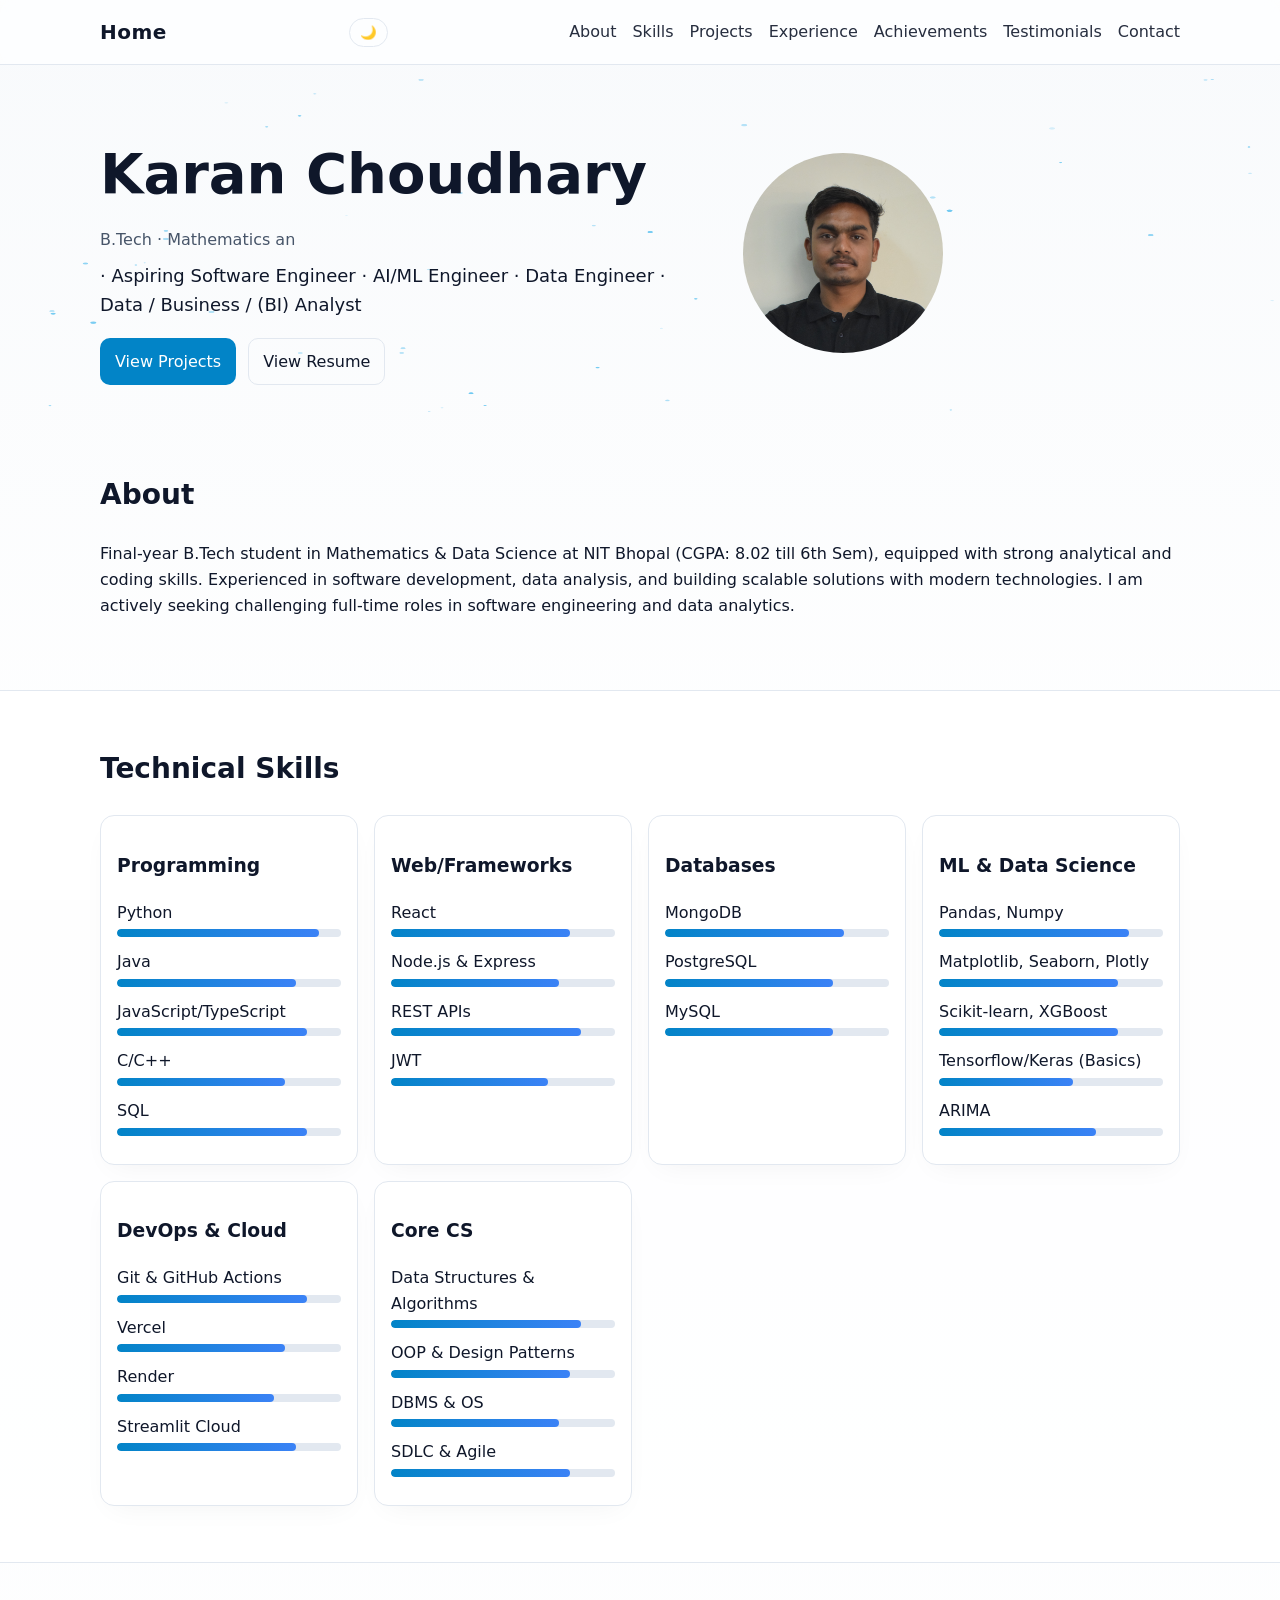
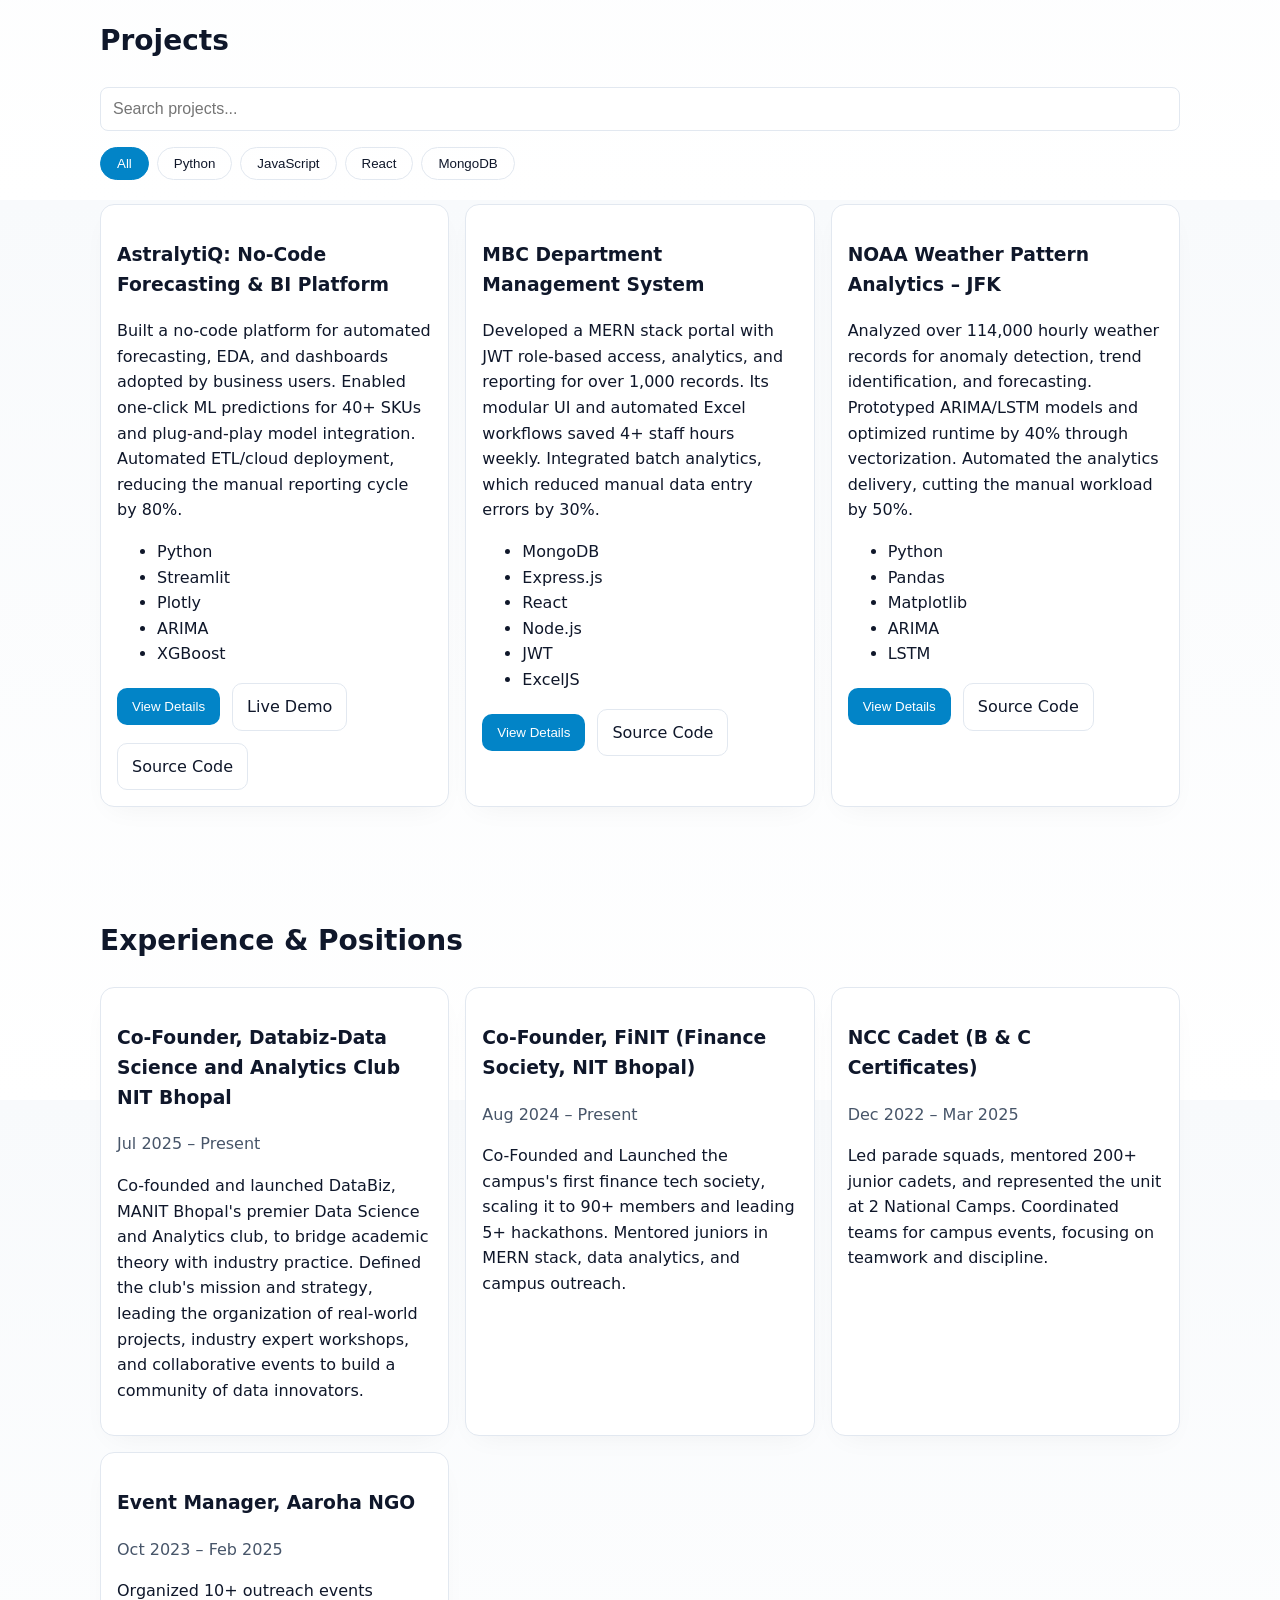
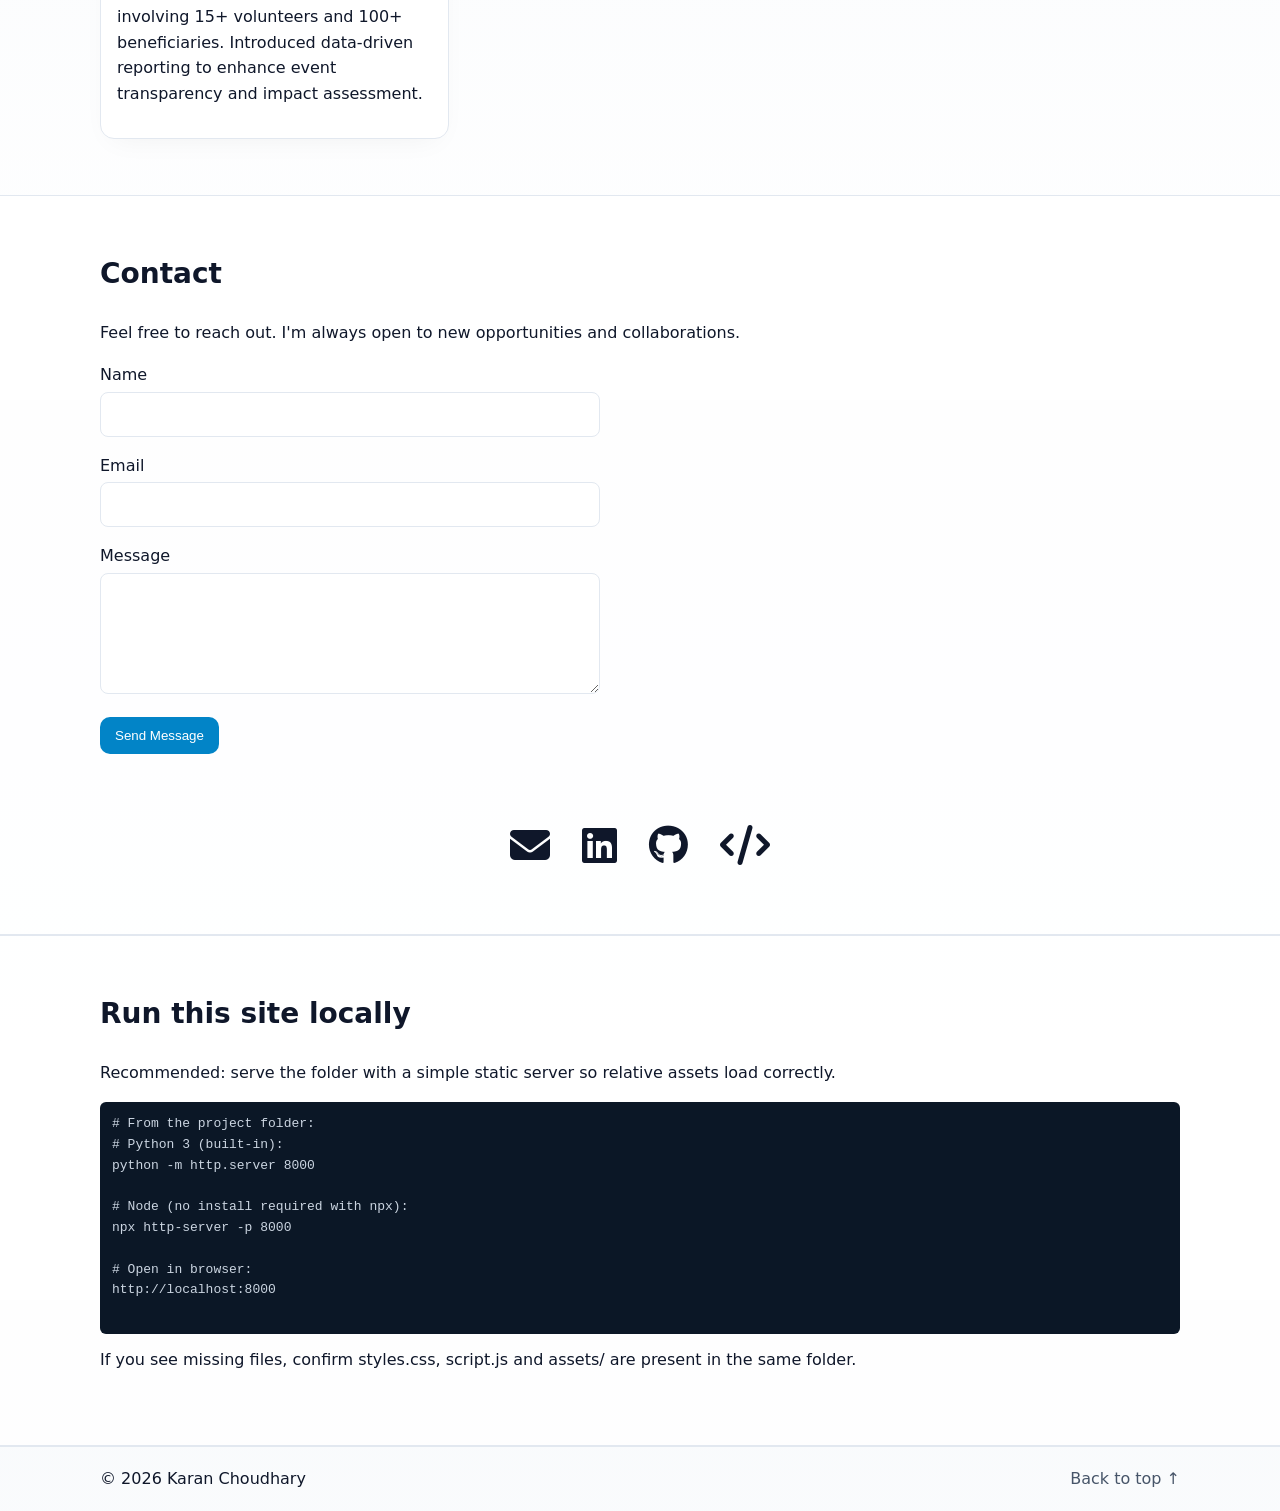
==== index.html @ fbc73fa5 "Enhance portfolio: Move files to root for better deployment - Move index.html, styles.css, script.js" ====
<!doctype html>
<html lang="en">
<head>
  <meta charset="utf-8" />
  <meta name="viewport" content="width=device-width, initial-scale=1" />

  <title>Karan Choudhary · Portfolio</title>
  <link rel="stylesheet" href="./styles.css" />  
  <link rel="stylesheet" href="https://cdnjs.cloudflare.com/ajax/libs/font-awesome/6.5.2/css/all.min.css" />
  
  <meta name="description" content="Portfolio of Karan Choudhary, B.Tech in Mathematics and Data Science Engineering at NIT Bhopal. Software development, data engineering, and analytics." />
  <meta name="theme-color" content="#0ea5e9" media="(prefers-color-scheme: light)">
  <meta name="theme-color" content="#0b1726" media="(prefers-color-scheme: dark)">
  
  <link rel="icon" href="./assets/favicon.svg" type="image/svg+xml" />
  <link rel="stylesheet" href="./styles.css" />
  
  <meta property="og:title" content="Karan Choudhary · Portfolio" />
  <meta property="og:description" content="Software Development · Data Engineering · Analytics" />
  <meta property="og:type" content="website" />
  <meta property="og:url" content="https://example.com" />
  <meta property="og:image" content="./assets/og-image.png" />
  <script type="application/ld+json">
  {
    "@context": "https://schema.org",
    "@type": "Person",
    "name": "Karan Choudhary",
    "jobTitle": "Software Developer / Data Engineer",
    "alumniOf": {
      "@type": "CollegeOrUniversity",
      "name": "National Institute of Technology, Bhopal"
    },
    "email": "mailto:aisenh037@gmail.com",
    "url": "https://example.com",
    "sameAs": [
      "https://www.linkedin.com/in/karan-choudhary-8b62a6216/"
    ]
  }
  </script>
</head>
<body>
  <a class="skip-link" href="#main">Skip to content</a>
  <header class="site-header">
    <nav class="container nav">
      <a class="brand" href="#home">Home</a>
      <button id="themeToggle" class="theme-toggle" aria-label="Toggle dark mode" title="Toggle dark mode">🌙</button>
      <ul class="menu">
  <li><a href="#about">About</a></li>
  <li><a href="#skills">Skills</a></li>
  <li><a href="#projects">Projects</a></li>
  <li><a href="#experience">Experience</a></li>
  <li><a href="#achievements">Achievements</a></li>
  <li><a href="#testimonials">Testimonials</a></li>
  <li><a href="#contact">Contact</a></li>
</ul>
    </nav>
  </header>

  <main id="main">
    <section id="home" class="hero">
      <div class="container hero-inner">
        <div class="hero-copy">
          <h1>Karan Choudhary</h1>
          <p class="subtitle">B.Tech · Mathematics and Data Science Engineering · NIT Bhopal (2022–2026)</p>
          <p class="lead">· Aspiring Software Engineer · AI/ML Engineer  · Data Engineer · Data / Business / (BI) Analyst</p>
          <div class="cta-row">
            <a class="btn primary" href="#projects">View Projects</a>
            <a class="btn" href="https://drive.google.com/file/d/1EX_KpwgS81fM8M2d6pRSBKzZAqM2NV0E/view?usp=sharing" target="_blank" rel="noopener noreferrer">View Resume</a>
          </div>
        </div>
        <div class="hero-art">
          <img src="./assets/Karan_pp.jpg" alt="PP of Karan Choudhary" />
        </div>
      </div>
      <canvas id="particleCanvas" class="particle-canvas"></canvas>
    </section>

    <section id="about" class="section">
      <div class="container">
        <h2>About</h2>
        <p>
          Final-year B.Tech student in Mathematics & Data Science at NIT Bhopal (CGPA: 8.02 till 6th Sem), equipped with strong analytical and coding skills. Experienced in software development, data analysis, and building scalable solutions with modern technologies. I am actively seeking challenging full-time roles in software engineering and data analytics.
        </p>
      </div>
    </section>

    <section id="skills" class="section alt">
  <div class="container">
    <h2>Technical Skills</h2>
    <div class="skills-grid">
      <div class="card">
        <h3>Programming</h3>
        <div class="skill-item">
          <span>Python</span>
          <div class="progress-bar"><div class="progress" data-level="90"></div></div>
        </div>
        <div class="skill-item">
          <span>Java</span>
          <div class="progress-bar"><div class="progress" data-level="80"></div></div>
        </div>
        <div class="skill-item">
          <span>JavaScript/TypeScript</span>
          <div class="progress-bar"><div class="progress" data-level="85"></div></div>
        </div>
        <div class="skill-item">
          <span>C/C++</span>
          <div class="progress-bar"><div class="progress" data-level="75"></div></div>
        </div>
        <div class="skill-item">
          <span>SQL</span>
          <div class="progress-bar"><div class="progress" data-level="85"></div></div>
        </div>
      </div>
      <div class="card">
        <h3>Web/Frameworks</h3>
        <div class="skill-item">
          <span>React</span>
          <div class="progress-bar"><div class="progress" data-level="80"></div></div>
        </div>
        <div class="skill-item">
          <span>Node.js & Express</span>
          <div class="progress-bar"><div class="progress" data-level="75"></div></div>
        </div>
        <div class="skill-item">
          <span>REST APIs</span>
          <div class="progress-bar"><div class="progress" data-level="85"></div></div>
        </div>
        <div class="skill-item">
          <span>JWT</span>
          <div class="progress-bar"><div class="progress" data-level="70"></div></div>
        </div>
      </div>
      <div class="card">
        <h3>Databases</h3>
        <div class="skill-item">
          <span>MongoDB</span>
          <div class="progress-bar"><div class="progress" data-level="80"></div></div>
        </div>
        <div class="skill-item">
          <span>PostgreSQL</span>
          <div class="progress-bar"><div class="progress" data-level="75"></div></div>
        </div>
        <div class="skill-item">
          <span>MySQL</span>
          <div class="progress-bar"><div class="progress" data-level="75"></div></div>
        </div>
      </div>
      <div class="card">
        <h3>ML & Data Science</h3>
        <div class="skill-item">
          <span>Pandas, Numpy</span>
          <div class="progress-bar"><div class="progress" data-level="85"></div></div>
        </div>
        <div class="skill-item">
          <span>Matplotlib, Seaborn, Plotly</span>
          <div class="progress-bar"><div class="progress" data-level="80"></div></div>
        </div>
        <div class="skill-item">
          <span>Scikit-learn, XGBoost</span>
          <div class="progress-bar"><div class="progress" data-level="80"></div></div>
        </div>
        <div class="skill-item">
          <span>Tensorflow/Keras (Basics)</span>
          <div class="progress-bar"><div class="progress" data-level="60"></div></div>
        </div>
        <div class="skill-item">
          <span>ARIMA</span>
          <div class="progress-bar"><div class="progress" data-level="70"></div></div>
        </div>
      </div>
      <div class="card">
        <h3>DevOps & Cloud</h3>
        <div class="skill-item">
          <span>Git & GitHub Actions</span>
          <div class="progress-bar"><div class="progress" data-level="85"></div></div>
        </div>
        <div class="skill-item">
          <span>Vercel</span>
          <div class="progress-bar"><div class="progress" data-level="75"></div></div>
        </div>
        <div class="skill-item">
          <span>Render</span>
          <div class="progress-bar"><div class="progress" data-level="70"></div></div>
        </div>
        <div class="skill-item">
          <span>Streamlit Cloud</span>
          <div class="progress-bar"><div class="progress" data-level="80"></div></div>
        </div>
      </div>
      <div class="card">
        <h3>Core CS</h3>
        <div class="skill-item">
          <span>Data Structures & Algorithms</span>
          <div class="progress-bar"><div class="progress" data-level="85"></div></div>
        </div>
        <div class="skill-item">
          <span>OOP & Design Patterns</span>
          <div class="progress-bar"><div class="progress" data-level="80"></div></div>
        </div>
        <div class="skill-item">
          <span>DBMS & OS</span>
          <div class="progress-bar"><div class="progress" data-level="75"></div></div>
        </div>
        <div class="skill-item">
          <span>SDLC & Agile</span>
          <div class="progress-bar"><div class="progress" data-level="80"></div></div>
        </div>
      </div>
    </div>
  </div>
</section>

    <section id="projects" class="section">
      <div class="container">
        <h2>Projects</h2>
        <div class="project-controls">
          <input type="text" id="projectSearch" placeholder="Search projects..." class="search-input">
          <div class="filter-buttons">
            <button class="filter-btn active" data-filter="all">All</button>
            <button class="filter-btn" data-filter="Python">Python</button>
            <button class="filter-btn" data-filter="JavaScript">JavaScript</button>
            <button class="filter-btn" data-filter="React">React</button>
            <button class="filter-btn" data-filter="MongoDB">MongoDB</button>
          </div>
        </div>
        <div id="projectsGrid" class="projects-grid" aria-live="polite"></div>
      </div>
    </section>

    <section id="experience" class="section">
      <div class="container">
        <h2>Experience & Positions </h2>
        <div class="projects-grid">

          <div class="card">
          <h3>Co-Founder, Databiz-Data Science and Analytics Club NIT Bhopal</h3>
            <p class="muted">Jul 2025 – Present</p> <p>
              Co-founded and launched DataBiz, MANIT Bhopal's premier Data Science and Analytics club, to bridge academic theory with industry practice. Defined the club's mission and strategy, leading the organization of real-world projects, industry expert workshops, and collaborative events to build a community of data innovators.
            </p>
        </div>

          <div class="card">
            <h3>Co-Founder, FiNIT (Finance Society, NIT Bhopal)</h3>
            <p class="muted">Aug 2024 – Present</p>
            <p>Co-Founded and Launched the campus's first finance tech society, scaling it to 90+ members and leading 5+ hackathons. Mentored juniors in MERN stack, data analytics, and campus outreach.</p>
          </div>
          <div class="card">
            <h3>NCC Cadet (B & C Certificates)</h3>
            <p class="muted">Dec 2022 – Mar 2025</p>
            <p>Led parade squads, mentored 200+ junior cadets, and represented the unit at 2 National Camps. Coordinated teams for campus events, focusing on teamwork and discipline.</p>
          </div>
          <div class="card">
            <h3>Event Manager, Aaroha NGO</h3>
            <p class="muted">Oct 2023 – Feb 2025</p>
            <p>Organized 10+ outreach events involving 15+ volunteers and 100+ beneficiaries. Introduced data-driven reporting to enhance event transparency and impact assessment.</p>
          </div>
        </div>
      </div>
    </section>

    <!-- <section id="achievements" class="section alt">
        <div class="container">
            <h2>Achievements</h2>
            <ul class="achievements-list" style="list-style-type: '🏆 '; padding-left: 2em;">
              <li>Awarded the FFE Scholarship (2022–Present) for consistent academic excellence and competitive performance.</li>
                <li>Selected as one of 6,175 global finalists (from 36,000+ applicants) for the <strong>Aspire Leaders Program 2025</strong>, a leadership development initiative founded out of Harvard University.</li>
                <li>Solved 450+ DSA/SQL problems on LeetCode and 100+ on GeeksforGeeks/Coding Ninjas.</li>
            </ul>
        </div>
    </section>

    <section id="testimonials" class="section">
      <div class="container">
        <h2>Testimonials</h2>
        <div id="testimonialsGrid" class="testimonials-grid"></div>
      </div>
    </section> -->

    <section id="contact" class="section alt">
  <div class="container">
    <h2>Contact</h2>
    <p>Feel free to reach out. I'm always open to new opportunities and collaborations.</p>
    <form id="contactForm" class="contact-form">
      <div class="form-group">
        <label for="name">Name</label>
        <input type="text" id="name" name="name" required>
      </div>
      <div class="form-group">
        <label for="email">Email</label>
        <input type="email" id="email" name="email" required>
      </div>
      <div class="form-group">
        <label for="message">Message</label>
        <textarea id="message" name="message" rows="5" required></textarea>
      </div>
      <button type="submit" class="btn primary">Send Message</button>
      <div id="formStatus" class="form-status"></div>
    </form>
    <div class="contact-icons">
      <a href="mailto:krnchdryoo7@gmail.com" aria-label="Email Karan Choudhary" title="Email">
        <i class="fas fa-envelope"></i>
      </a>
      <a href="https://www.linkedin.com/in/karan-choudhary-8b62a6216/" target="_blank" rel="noopener noreferrer" aria-label="Karan Choudhary's LinkedIn Profile" title="LinkedIn">
        <i class="fab fa-linkedin"></i>
      </a>
      <a href="https://github.com/Aisenh037" target="_blank" rel="noopener noreferrer" aria-label="Karan Choudhary's GitHub Profile" title="GitHub">
        <i class="fab fa-github"></i>
      </a>
      <a href="https://leetcode.com/u/aisenh037/" target="_blank" rel="noopener noreferrer" aria-label="Karan Choudhary's LeetCode Profile" title="LeetCode">
        <i class="fas fa-code"></i>
      </a>
    </div>
  </div>
</section>
  </main>

  <!-- Run locally instructions (added) -->
  <section id="run-local" class="section alt" aria-label="Run locally instructions">
    <div class="container">
      <h2>Run this site locally</h2>
      <p>Recommended: serve the folder with a simple static server so relative assets load correctly.</p>
      <pre style="background:#0b1726;color:#cbd5e1;padding:12px;border-radius:6px;overflow:auto;">
# From the project folder:
# Python 3 (built-in):
python -m http.server 8000

# Node (no install required with npx):
npx http-server -p 8000

# Open in browser:
http://localhost:8000
      </pre>
      <p style="margin-top:0.5rem">If you see missing files, confirm styles.css, script.js and assets/ are present in the same folder.</p>
    </div>
  </section>

  <!-- Small console helper (added) -->
  <script>
    // Quick console instructions to help when opened locally
    console.info("Site: open index.html directly or run a static server (e.g. `python -m http.server 8000`).");
    console.info("If styles or images fail to load, check that styles.css, script.js and the assets/ folder are in the same folder as index.html.");
  </script>

  <!-- Project Modal -->
  <div id="projectModal" class="modal">
    <div class="modal-content">
      <span class="close-modal">&times;</span>
      <div id="modalBody"></div>
    </div>
  </div>

  <!-- Back to Top Button -->
  <button id="backToTop" class="back-to-top-btn" aria-label="Back to top">↑</button>

  <footer class="site-footer">
    <div class="container footer-inner">
      <span>© <span id="year"></span> Karan Choudhary</span>
      <a href="#home" class="back-to-top">Back to top ↑</a>
    </div>
  </footer>

  <noscript>
    <div class="container">
      <p>JavaScript is disabled. Projects are shown as a static list.</p>
    </div>
  </noscript>
  <script src="./script.js" defer></script>
</body>
</html>
---- styles.css ----
:root {
  --bg: #0a0f1b;
  --bg-alt: #0f172a;
  --text: #e6edf3;
  --muted: #9fb0c2;
  --primary: #0ea5e9;
  --card: #0b1323;
  --border: #1f2a44;
  --shadow: rgba(2, 6, 23, 0.6);
  --radius: 14px;
  --container: 1120px;
  --font-sans: ui-sans-serif, system-ui, -apple-system, Segoe UI, Roboto, Ubuntu, Cantarell, Noto Sans, Arial, "Apple Color Emoji", "Segoe UI Emoji";
}

@media (prefers-color-scheme: light) {
  :root {
    --bg: #f8fafc;
    --bg-alt: #ffffff;
    --text: #0f172a;
    --muted: #475569;
    --primary: #0284c7;
    --card: #ffffff;
    --border: #e2e8f0;
    --shadow: rgba(2, 6, 23, 0.06);
  }
}

* { box-sizing: border-box; }
html, body { height: 100%; }
body {
  margin: 0;
  background: linear-gradient(180deg, var(--bg) 0%, var(--bg-alt) 100%);
  color: var(--text);
  font-family: var(--font-sans);
  line-height: 1.6;
  -webkit-font-smoothing: antialiased;
  -moz-osx-font-smoothing: grayscale;
}

.container {
  width: 100%;
  max-width: var(--container);
  padding: 0 20px;
  margin: 0 auto;
}

.skip-link {
  position: absolute;
  left: -999px;
  top: auto;
  width: 1px;
  height: 1px;
  overflow: hidden;
}
.skip-link:focus {
  left: 12px;
  top: 12px;
  width: auto;
  height: auto;
  padding: 8px 12px;
  background: var(--primary);
  color: white;
  border-radius: 8px;
}

.site-header {
  position: sticky;
  top: 0;
  -webkit-backdrop-filter: saturate(180%) blur(8px);
  backdrop-filter: saturate(180%) blur(8px);
  background: color-mix(in hsl, var(--bg-alt) 70%, transparent);
  border-bottom: 1px solid var(--border);
  z-index: 1000;
}
.nav { display: flex; align-items: center; gap: 16px; height: 64px; }
.brand { font-weight: 800; text-decoration: none; color: var(--text); font-size: 20px; letter-spacing: 0.5px; }
.menu { margin-left: auto; display: flex; gap: 16px; list-style: none; padding: 0; }
.menu a { color: var(--text); text-decoration: none; opacity: 0.9; }
.menu a:hover { opacity: 1; color: var(--primary); }
.theme-toggle { margin-left: auto; background: transparent; border: 1px solid var(--border); color: var(--text); border-radius: 999px; padding: 6px 10px; cursor: pointer; }
.theme-toggle:hover { border-color: var(--primary); }

.hero { padding: 64px 0 32px; position: relative; overflow: hidden; }
.hero-inner { display: grid; grid-template-columns: 1.4fr 1fr; gap: 32px; align-items: center; position: relative; z-index: 2; }
.hero h1 { font-size: clamp(32px, 6vw, 56px); margin: 0; }
.subtitle { margin: 8px 0 10px; color: var(--muted); }
.lead { margin: 0 0 18px; font-size: 18px; }
.particle-canvas { position: absolute; top: 0; left: 0; width: 100%; height: 100%; z-index: 1; pointer-events: none; }

/* .hero-art img { width: 100%; max-width: 320px; display: block; margin: 0 auto; } */
/* Make the profile photo a circle */
.hero-art img {
  border-radius: 50%;
  width: 200px;  /* You can adjust this size */
  height: 200px; /* You can adjust this size */
  object-fit: cover; /* This prevents the image from looking squashed */
}

.section { padding: 56px 0; }
.section.alt { background: color-mix(in hsl, var(--bg-alt) 85%, transparent); border-top: 1px solid var(--border); border-bottom: 1px solid var(--border); }
.section h2 { margin-top: 0; font-size: 28px; }
.muted { color: var(--muted); }

.skills-grid { display: grid; grid-template-columns: repeat(4, 1fr); gap: 16px; }
.projects-grid { display: grid; grid-template-columns: repeat(3, 1fr); gap: 16px; }
.project-controls { margin-bottom: 24px; }
.search-input {
  width: 100%;
  padding: 12px;
  border: 1px solid var(--border);
  border-radius: 8px;
  background: var(--card);
  color: var(--text);
  font-size: 16px;
  margin-bottom: 16px;
}
.search-input:focus {
  outline: none;
  border-color: var(--primary);
}
.filter-buttons {
  display: flex;
  gap: 8px;
  flex-wrap: wrap;
}
.filter-btn {
  padding: 8px 16px;
  border: 1px solid var(--border);
  border-radius: 20px;
  background: transparent;
  color: var(--text);
  cursor: pointer;
  transition: all 0.3s ease;
}
.filter-btn:hover, .filter-btn.active {
  background: var(--primary);
  color: #fff;
  border-color: var(--primary);
}
.testimonials-grid { display: grid; grid-template-columns: repeat(auto-fit, minmax(300px, 1fr)); gap: 16px; }
.testimonial-card {
  background: var(--card);
  border: 1px solid var(--border);
  border-radius: var(--radius);
  padding: 20px;
  text-align: center;
  box-shadow: 0 10px 30px -12px var(--shadow);
  transition: transform 0.3s ease;
}
.testimonial-card:hover {
  transform: translateY(-5px);
}
.testimonial-card img {
  width: 60px;
  height: 60px;
  border-radius: 50%;
  margin-bottom: 12px;
}
.testimonial-card .name {
  font-weight: 600;
  margin-bottom: 4px;
}
.testimonial-card .role {
  color: var(--muted);
  font-size: 14px;
  margin-bottom: 12px;
}
.testimonial-card .message {
  font-style: italic;
  line-height: 1.5;
}
.contact-grid { display: grid; grid-template-columns: 1fr auto; gap: 24px; align-items: center; }

.card {
  background: var(--card);
  border: 1px solid var(--border);
  border-radius: var(--radius);
  padding: 16px;
  box-shadow: 0 10px 30px -12px var(--shadow);
  transition: transform 0.3s ease, box-shadow 0.3s ease;
}
.card:hover {
  transform: translateY(-5px);
  box-shadow: 0 15px 35px -12px var(--shadow);
}
.skill-item {
  margin-bottom: 12px;
}
.skill-item span {
  display: block;
  margin-bottom: 4px;
  font-weight: 500;
}
.progress-bar {
  background: var(--border);
  border-radius: 4px;
  height: 8px;
  overflow: hidden;
}
.progress {
  background: linear-gradient(90deg, var(--primary), #3b82f6);
  height: 100%;
  border-radius: 4px;
  width: 0;
  transition: width 1.5s ease-out;
}

.btn { display: inline-block; padding: 10px 14px; border-radius: 10px; border: 1px solid var(--border); color: var(--text); text-decoration: none; }
.btn:hover { border-color: var(--primary); color: var(--primary); }
.btn.primary { background: var(--primary); color: #fff; border-color: transparent; }
.btn.primary:hover { filter: brightness(1.05); }

.cta-row { display: flex; gap: 12px; align-items: center; flex-wrap: wrap; }

/* --- Contact Icon Styling --- */
.contact-icons {
  display: flex;
  justify-content: center;
  gap: 2rem; /* space between icons */
  margin-top: 2rem;
}

.contact-icons a {
  text-decoration: none;
  color: var(--text-color-primary); /* Use theme color */
  font-size: 2.5rem; /* Icon size */
  transition: transform 0.3s ease, color 0.3s ease;
}

.contact-icons a:hover {
  color: var(--color-accent); /* Use theme accent color on hover */
  transform: scale(1.2); /* Make icon slightly larger on hover */
}
.contact-form {
  max-width: 500px;
  margin-bottom: 24px;
}
.form-group {
  margin-bottom: 16px;
}
.form-group label {
  display: block;
  margin-bottom: 4px;
  font-weight: 500;
}
.form-group input,
.form-group textarea {
  width: 100%;
  padding: 12px;
  border: 1px solid var(--border);
  border-radius: 8px;
  background: var(--card);
  color: var(--text);
  font-size: 16px;
  font-family: inherit;
}
.form-group input:focus,
.form-group textarea:focus {
  outline: none;
  border-color: var(--primary);
}
.form-status {
  margin-top: 12px;
  padding: 8px;
  border-radius: 4px;
  text-align: center;
}
.form-status.success {
  background: #10b981;
  color: #fff;
}
.form-status.error {
  background: #ef4444;
  color: #fff;
}

.site-footer { border-top: 1px solid var(--border); }
.footer-inner { height: 64px; display: flex; align-items: center; justify-content: space-between; }
.back-to-top { color: var(--muted); text-decoration: none; }
.back-to-top:hover { color: var(--primary); }

.modal {
  display: none;
  position: fixed;
  z-index: 1000;
  left: 0;
  top: 0;
  width: 100%;
  height: 100%;
  background: rgba(0, 0, 0, 0.8);
  -webkit-backdrop-filter: blur(5px);
  backdrop-filter: blur(5px);
}
.modal-content {
  background: var(--card);
  margin: 10% auto;
  padding: 20px;
  border: 1px solid var(--border);
  border-radius: var(--radius);
  width: 90%;
  max-width: 600px;
  position: relative;
  animation: modalFadeIn 0.3s ease;
}
.close-modal {
  position: absolute;
  top: 10px;
  right: 15px;
  font-size: 28px;
  font-weight: bold;
  cursor: pointer;
  color: var(--text);
}
.close-modal:hover {
  color: var(--primary);
}
@keyframes modalFadeIn {
  from { opacity: 0; transform: translateY(-50px); }
  to { opacity: 1; transform: translateY(0); }
}

.back-to-top-btn {
  position: fixed;
  bottom: 20px;
  right: 20px;
  width: 50px;
  height: 50px;
  background: var(--primary);
  color: #fff;
  border: none;
  border-radius: 50%;
  cursor: pointer;
  opacity: 0;
  visibility: hidden;
  transition: all 0.3s ease;
  z-index: 999;
  font-size: 20px;
}
.back-to-top-btn.show {
  opacity: 1;
  visibility: visible;
}
.back-to-top-btn:hover {
  background: #0284c7;
  transform: scale(1.1);
}

code { background: color-mix(in hsl, var(--bg-alt) 70%, transparent); padding: 2px 6px; border-radius: 6px; border: 1px solid var(--border); }

/* Animations */
.fade-in {
  opacity: 0;
  transform: translateY(30px);
  transition: opacity 0.6s ease, transform 0.6s ease;
}
.fade-in.visible {
  opacity: 1;
  transform: translateY(0);
}

@media (max-width: 980px) {
  .hero-inner { grid-template-columns: 1fr; }
  .skills-grid { grid-template-columns: repeat(2, 1fr); }
  .projects-grid { grid-template-columns: repeat(2, 1fr); }
  .menu { display: none; }
  .theme-toggle { margin-left: 0; }
}

@media (max-width: 640px) {
  .skills-grid { grid-template-columns: 1fr; }
  .projects-grid { grid-template-columns: 1fr; }
  .contact-grid { grid-template-columns: 1fr; }
}

/* Explicit theme overrides via data-theme attribute */
:root[data-theme='light'] {
  --bg: #f8fafc;
  --bg-alt: #ffffff;
  --text: #0f172a;
  --muted: #475569;
  --primary: #0284c7;
  --card: #ffffff;
  --border: #e2e8f0;
  --shadow: rgba(2, 6, 23, 0.06);
}

:root[data-theme='dark'] {
  --bg: #0a0f1b;
  --bg-alt: #0f172a;
  --text: #e6edf3;
  --muted: #9fb0c2;
  --primary: #0ea5e9;
  --card: #0b1323;
  --border: #1f2a44;
  --shadow: rgba(2, 6, 23, 0.6);
}
---- styles.css ----
:root {
  --bg: #0a0f1b;
  --bg-alt: #0f172a;
  --text: #e6edf3;
  --muted: #9fb0c2;
  --primary: #0ea5e9;
  --card: #0b1323;
  --border: #1f2a44;
  --shadow: rgba(2, 6, 23, 0.6);
  --radius: 14px;
  --container: 1120px;
  --font-sans: ui-sans-serif, system-ui, -apple-system, Segoe UI, Roboto, Ubuntu, Cantarell, Noto Sans, Arial, "Apple Color Emoji", "Segoe UI Emoji";
}

@media (prefers-color-scheme: light) {
  :root {
    --bg: #f8fafc;
    --bg-alt: #ffffff;
    --text: #0f172a;
    --muted: #475569;
    --primary: #0284c7;
    --card: #ffffff;
    --border: #e2e8f0;
    --shadow: rgba(2, 6, 23, 0.06);
  }
}

* { box-sizing: border-box; }
html, body { height: 100%; }
body {
  margin: 0;
  background: linear-gradient(180deg, var(--bg) 0%, var(--bg-alt) 100%);
  color: var(--text);
  font-family: var(--font-sans);
  line-height: 1.6;
  -webkit-font-smoothing: antialiased;
  -moz-osx-font-smoothing: grayscale;
}

.container {
  width: 100%;
  max-width: var(--container);
  padding: 0 20px;
  margin: 0 auto;
}

.skip-link {
  position: absolute;
  left: -999px;
  top: auto;
  width: 1px;
  height: 1px;
  overflow: hidden;
}
.skip-link:focus {
  left: 12px;
  top: 12px;
  width: auto;
  height: auto;
  padding: 8px 12px;
  background: var(--primary);
  color: white;
  border-radius: 8px;
}

.site-header {
  position: sticky;
  top: 0;
  -webkit-backdrop-filter: saturate(180%) blur(8px);
  backdrop-filter: saturate(180%) blur(8px);
  background: color-mix(in hsl, var(--bg-alt) 70%, transparent);
  border-bottom: 1px solid var(--border);
  z-index: 1000;
}
.nav { display: flex; align-items: center; gap: 16px; height: 64px; }
.brand { font-weight: 800; text-decoration: none; color: var(--text); font-size: 20px; letter-spacing: 0.5px; }
.menu { margin-left: auto; display: flex; gap: 16px; list-style: none; padding: 0; }
.menu a { color: var(--text); text-decoration: none; opacity: 0.9; }
.menu a:hover { opacity: 1; color: var(--primary); }
.theme-toggle { margin-left: auto; background: transparent; border: 1px solid var(--border); color: var(--text); border-radius: 999px; padding: 6px 10px; cursor: pointer; }
.theme-toggle:hover { border-color: var(--primary); }

.hero { padding: 64px 0 32px; position: relative; overflow: hidden; }
.hero-inner { display: grid; grid-template-columns: 1.4fr 1fr; gap: 32px; align-items: center; position: relative; z-index: 2; }
.hero h1 { font-size: clamp(32px, 6vw, 56px); margin: 0; }
.subtitle { margin: 8px 0 10px; color: var(--muted); }
.lead { margin: 0 0 18px; font-size: 18px; }
.particle-canvas { position: absolute; top: 0; left: 0; width: 100%; height: 100%; z-index: 1; pointer-events: none; }

/* .hero-art img { width: 100%; max-width: 320px; display: block; margin: 0 auto; } */
/* Make the profile photo a circle */
.hero-art img {
  border-radius: 50%;
  width: 200px;  /* You can adjust this size */
  height: 200px; /* You can adjust this size */
  object-fit: cover; /* This prevents the image from looking squashed */
}

.section { padding: 56px 0; }
.section.alt { background: color-mix(in hsl, var(--bg-alt) 85%, transparent); border-top: 1px solid var(--border); border-bottom: 1px solid var(--border); }
.section h2 { margin-top: 0; font-size: 28px; }
.muted { color: var(--muted); }

.skills-grid { display: grid; grid-template-columns: repeat(4, 1fr); gap: 16px; }
.projects-grid { display: grid; grid-template-columns: repeat(3, 1fr); gap: 16px; }
.project-controls { margin-bottom: 24px; }
.search-input {
  width: 100%;
  padding: 12px;
  border: 1px solid var(--border);
  border-radius: 8px;
  background: var(--card);
  color: var(--text);
  font-size: 16px;
  margin-bottom: 16px;
}
.search-input:focus {
  outline: none;
  border-color: var(--primary);
}
.filter-buttons {
  display: flex;
  gap: 8px;
  flex-wrap: wrap;
}
.filter-btn {
  padding: 8px 16px;
  border: 1px solid var(--border);
  border-radius: 20px;
  background: transparent;
  color: var(--text);
  cursor: pointer;
  transition: all 0.3s ease;
}
.filter-btn:hover, .filter-btn.active {
  background: var(--primary);
  color: #fff;
  border-color: var(--primary);
}
.testimonials-grid { display: grid; grid-template-columns: repeat(auto-fit, minmax(300px, 1fr)); gap: 16px; }
.testimonial-card {
  background: var(--card);
  border: 1px solid var(--border);
  border-radius: var(--radius);
  padding: 20px;
  text-align: center;
  box-shadow: 0 10px 30px -12px var(--shadow);
  transition: transform 0.3s ease;
}
.testimonial-card:hover {
  transform: translateY(-5px);
}
.testimonial-card img {
  width: 60px;
  height: 60px;
  border-radius: 50%;
  margin-bottom: 12px;
}
.testimonial-card .name {
  font-weight: 600;
  margin-bottom: 4px;
}
.testimonial-card .role {
  color: var(--muted);
  font-size: 14px;
  margin-bottom: 12px;
}
.testimonial-card .message {
  font-style: italic;
  line-height: 1.5;
}
.contact-grid { display: grid; grid-template-columns: 1fr auto; gap: 24px; align-items: center; }

.card {
  background: var(--card);
  border: 1px solid var(--border);
  border-radius: var(--radius);
  padding: 16px;
  box-shadow: 0 10px 30px -12px var(--shadow);
  transition: transform 0.3s ease, box-shadow 0.3s ease;
}
.card:hover {
  transform: translateY(-5px);
  box-shadow: 0 15px 35px -12px var(--shadow);
}
.skill-item {
  margin-bottom: 12px;
}
.skill-item span {
  display: block;
  margin-bottom: 4px;
  font-weight: 500;
}
.progress-bar {
  background: var(--border);
  border-radius: 4px;
  height: 8px;
  overflow: hidden;
}
.progress {
  background: linear-gradient(90deg, var(--primary), #3b82f6);
  height: 100%;
  border-radius: 4px;
  width: 0;
  transition: width 1.5s ease-out;
}

.btn { display: inline-block; padding: 10px 14px; border-radius: 10px; border: 1px solid var(--border); color: var(--text); text-decoration: none; }
.btn:hover { border-color: var(--primary); color: var(--primary); }
.btn.primary { background: var(--primary); color: #fff; border-color: transparent; }
.btn.primary:hover { filter: brightness(1.05); }

.cta-row { display: flex; gap: 12px; align-items: center; flex-wrap: wrap; }

/* --- Contact Icon Styling --- */
.contact-icons {
  display: flex;
  justify-content: center;
  gap: 2rem; /* space between icons */
  margin-top: 2rem;
}

.contact-icons a {
  text-decoration: none;
  color: var(--text-color-primary); /* Use theme color */
  font-size: 2.5rem; /* Icon size */
  transition: transform 0.3s ease, color 0.3s ease;
}

.contact-icons a:hover {
  color: var(--color-accent); /* Use theme accent color on hover */
  transform: scale(1.2); /* Make icon slightly larger on hover */
}
.contact-form {
  max-width: 500px;
  margin-bottom: 24px;
}
.form-group {
  margin-bottom: 16px;
}
.form-group label {
  display: block;
  margin-bottom: 4px;
  font-weight: 500;
}
.form-group input,
.form-group textarea {
  width: 100%;
  padding: 12px;
  border: 1px solid var(--border);
  border-radius: 8px;
  background: var(--card);
  color: var(--text);
  font-size: 16px;
  font-family: inherit;
}
.form-group input:focus,
.form-group textarea:focus {
  outline: none;
  border-color: var(--primary);
}
.form-status {
  margin-top: 12px;
  padding: 8px;
  border-radius: 4px;
  text-align: center;
}
.form-status.success {
  background: #10b981;
  color: #fff;
}
.form-status.error {
  background: #ef4444;
  color: #fff;
}

.site-footer { border-top: 1px solid var(--border); }
.footer-inner { height: 64px; display: flex; align-items: center; justify-content: space-between; }
.back-to-top { color: var(--muted); text-decoration: none; }
.back-to-top:hover { color: var(--primary); }

.modal {
  display: none;
  position: fixed;
  z-index: 1000;
  left: 0;
  top: 0;
  width: 100%;
  height: 100%;
  background: rgba(0, 0, 0, 0.8);
  -webkit-backdrop-filter: blur(5px);
  backdrop-filter: blur(5px);
}
.modal-content {
  background: var(--card);
  margin: 10% auto;
  padding: 20px;
  border: 1px solid var(--border);
  border-radius: var(--radius);
  width: 90%;
  max-width: 600px;
  position: relative;
  animation: modalFadeIn 0.3s ease;
}
.close-modal {
  position: absolute;
  top: 10px;
  right: 15px;
  font-size: 28px;
  font-weight: bold;
  cursor: pointer;
  color: var(--text);
}
.close-modal:hover {
  color: var(--primary);
}
@keyframes modalFadeIn {
  from { opacity: 0; transform: translateY(-50px); }
  to { opacity: 1; transform: translateY(0); }
}

.back-to-top-btn {
  position: fixed;
  bottom: 20px;
  right: 20px;
  width: 50px;
  height: 50px;
  background: var(--primary);
  color: #fff;
  border: none;
  border-radius: 50%;
  cursor: pointer;
  opacity: 0;
  visibility: hidden;
  transition: all 0.3s ease;
  z-index: 999;
  font-size: 20px;
}
.back-to-top-btn.show {
  opacity: 1;
  visibility: visible;
}
.back-to-top-btn:hover {
  background: #0284c7;
  transform: scale(1.1);
}

code { background: color-mix(in hsl, var(--bg-alt) 70%, transparent); padding: 2px 6px; border-radius: 6px; border: 1px solid var(--border); }

/* Animations */
.fade-in {
  opacity: 0;
  transform: translateY(30px);
  transition: opacity 0.6s ease, transform 0.6s ease;
}
.fade-in.visible {
  opacity: 1;
  transform: translateY(0);
}

@media (max-width: 980px) {
  .hero-inner { grid-template-columns: 1fr; }
  .skills-grid { grid-template-columns: repeat(2, 1fr); }
  .projects-grid { grid-template-columns: repeat(2, 1fr); }
  .menu { display: none; }
  .theme-toggle { margin-left: 0; }
}

@media (max-width: 640px) {
  .skills-grid { grid-template-columns: 1fr; }
  .projects-grid { grid-template-columns: 1fr; }
  .contact-grid { grid-template-columns: 1fr; }
}

/* Explicit theme overrides via data-theme attribute */
:root[data-theme='light'] {
  --bg: #f8fafc;
  --bg-alt: #ffffff;
  --text: #0f172a;
  --muted: #475569;
  --primary: #0284c7;
  --card: #ffffff;
  --border: #e2e8f0;
  --shadow: rgba(2, 6, 23, 0.06);
}

:root[data-theme='dark'] {
  --bg: #0a0f1b;
  --bg-alt: #0f172a;
  --text: #e6edf3;
  --muted: #9fb0c2;
  --primary: #0ea5e9;
  --card: #0b1323;
  --border: #1f2a44;
  --shadow: rgba(2, 6, 23, 0.6);
}
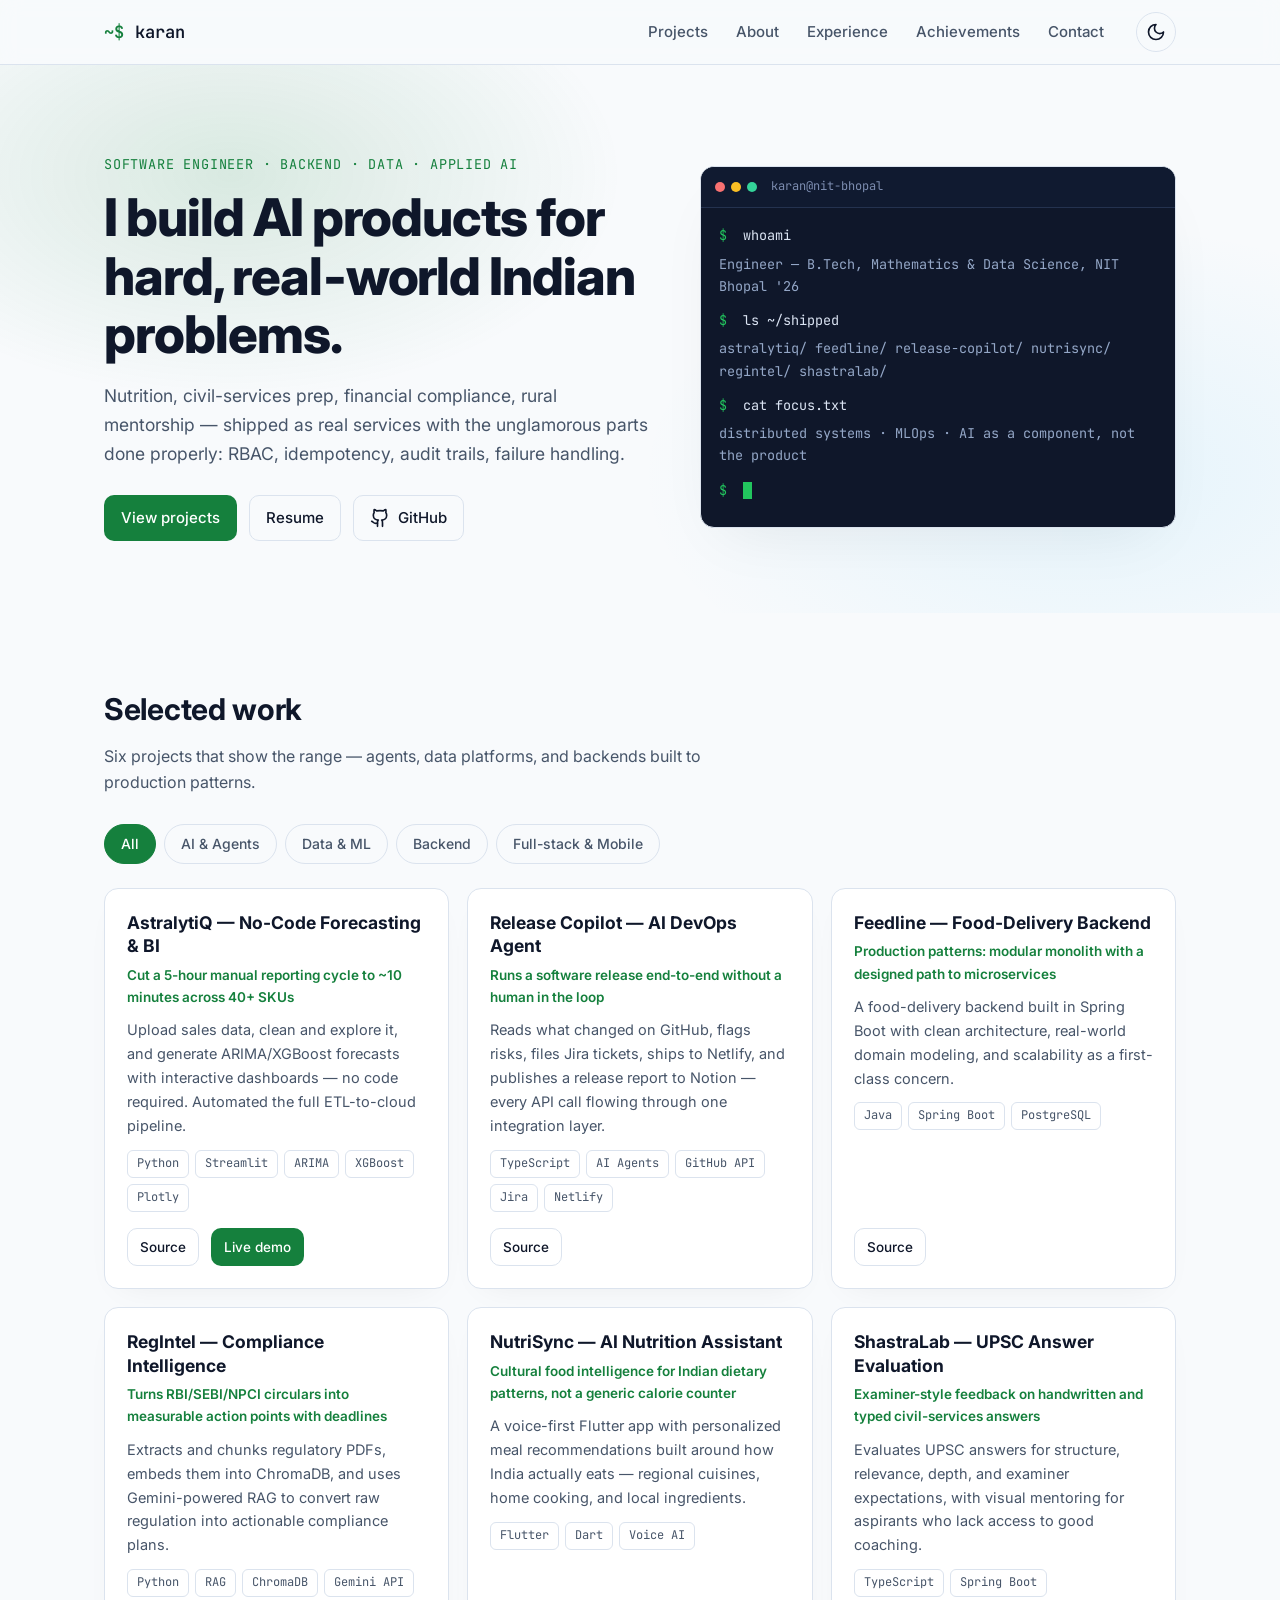
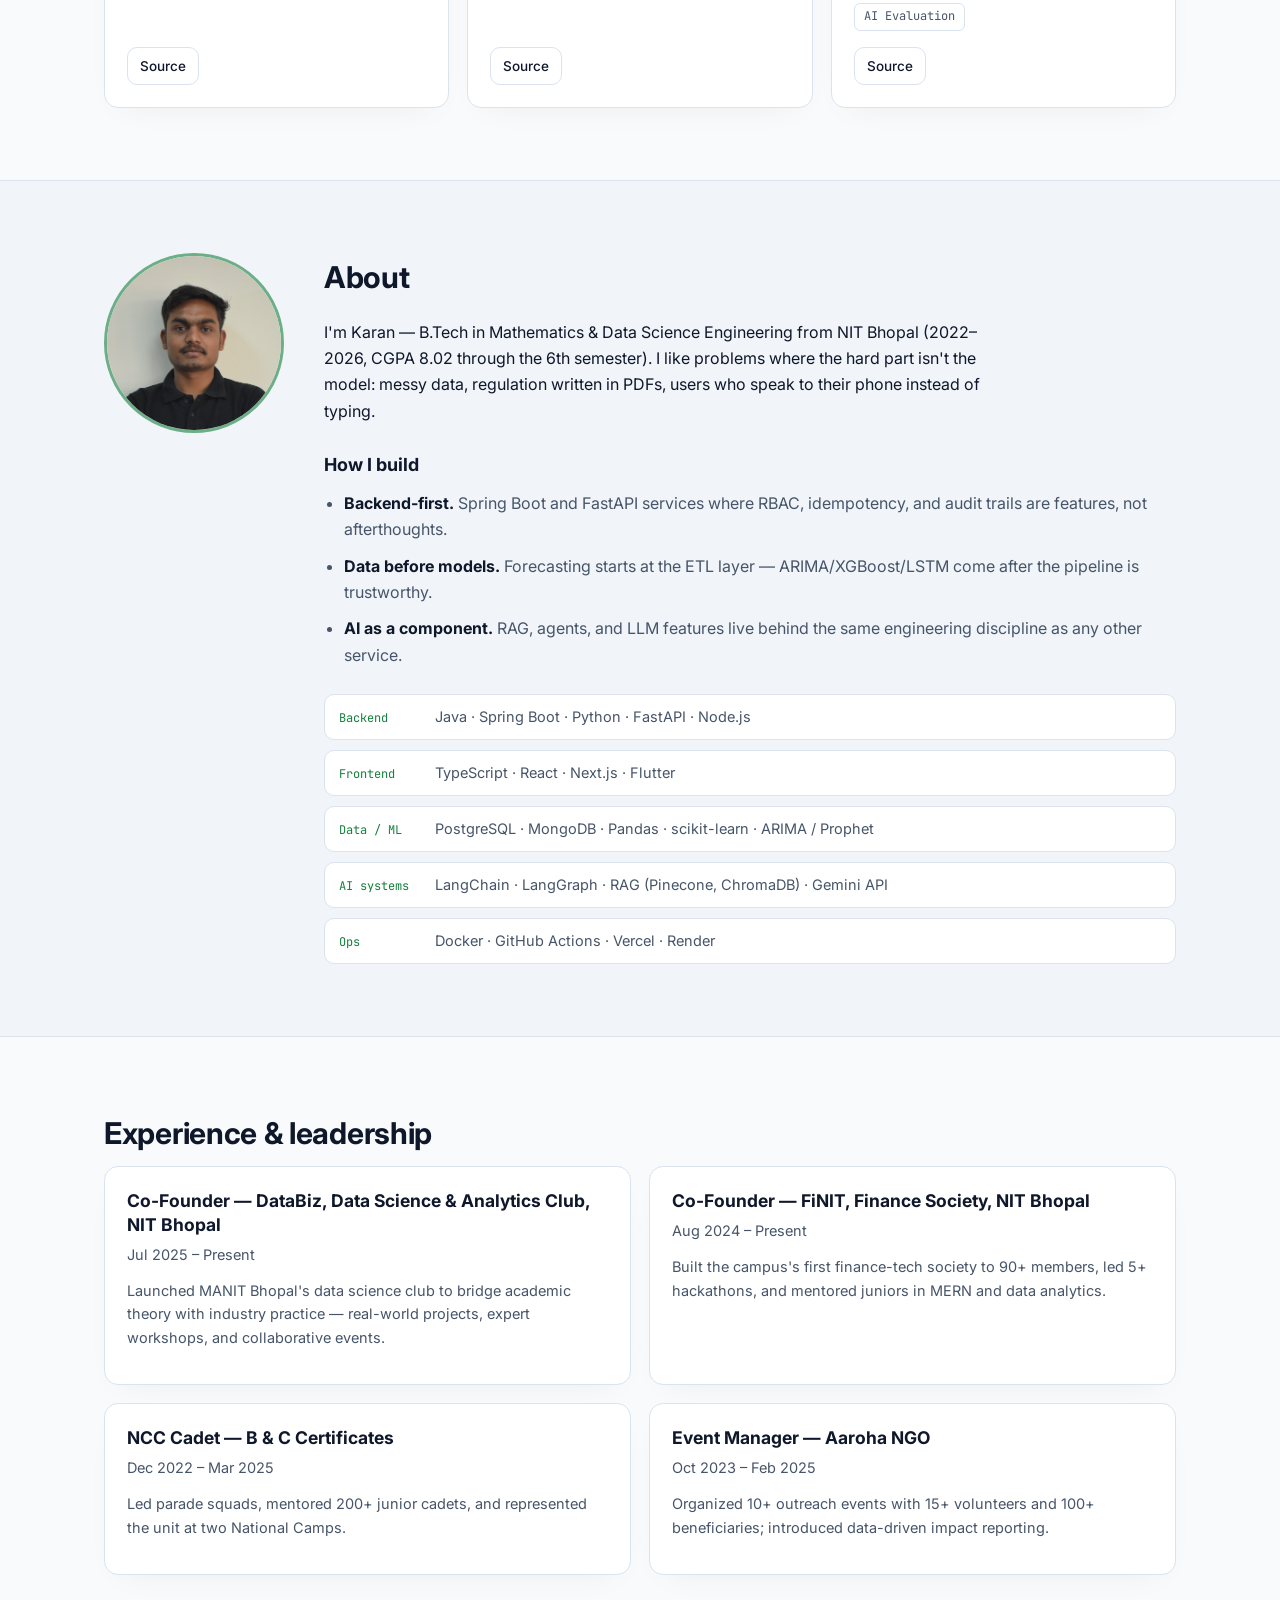
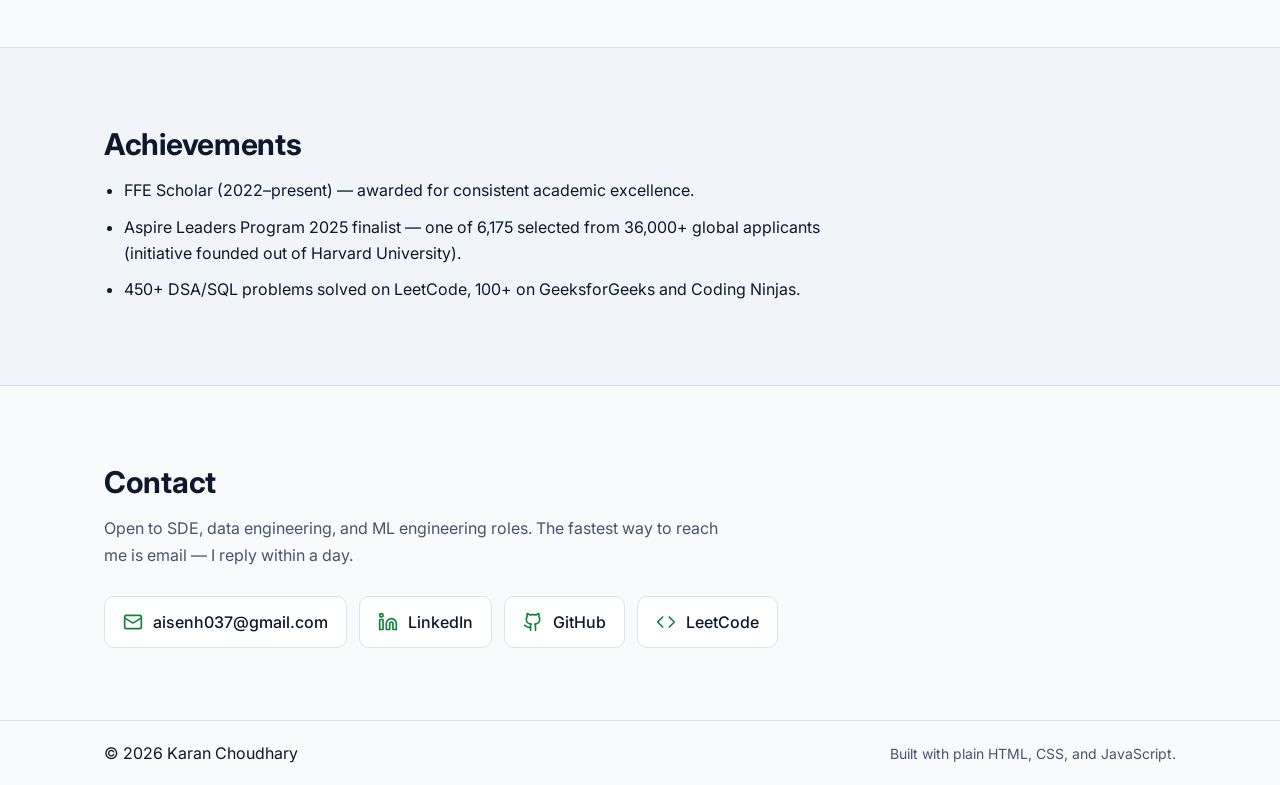
==== commit f9c8ba42: "Redesign portfolio site: credible, terminal-accented dark theme - Replace generic blue template look" ====
--- a/index.html
+++ b/index.html
@@ -4,366 +4,230 @@
   <meta charset="utf-8" />
   <meta name="viewport" content="width=device-width, initial-scale=1" />
 
-  <title>Karan Choudhary · Portfolio</title>
-  <link rel="stylesheet" href="./styles.css" />  
-  <link rel="stylesheet" href="https://cdnjs.cloudflare.com/ajax/libs/font-awesome/6.5.2/css/all.min.css" />
-  
-  <meta name="description" content="Portfolio of Karan Choudhary, B.Tech in Mathematics and Data Science Engineering at NIT Bhopal. Software development, data engineering, and analytics." />
-  <meta name="theme-color" content="#0ea5e9" media="(prefers-color-scheme: light)">
-  <meta name="theme-color" content="#0b1726" media="(prefers-color-scheme: dark)">
-  
+  <title>Karan Choudhary — Software Engineer</title>
+  <meta name="description" content="Karan Choudhary builds AI products for hard, real-world Indian problems. Software engineer — backend, data systems, and applied AI. B.Tech, Mathematics & Data Science, NIT Bhopal." />
+  <meta name="theme-color" content="#f8fafc" media="(prefers-color-scheme: light)">
+  <meta name="theme-color" content="#0f172a" media="(prefers-color-scheme: dark)">
+
   <link rel="icon" href="./assets/favicon.svg" type="image/svg+xml" />
+  <link rel="preconnect" href="https://fonts.googleapis.com">
+  <link rel="preconnect" href="https://fonts.gstatic.com" crossorigin>
+  <link href="https://fonts.googleapis.com/css2?family=Inter:wght@400;500;600;700;800&family=JetBrains+Mono:wght@400;500&display=swap" rel="stylesheet">
   <link rel="stylesheet" href="./styles.css" />
-  
-  <meta property="og:title" content="Karan Choudhary · Portfolio" />
-  <meta property="og:description" content="Software Development · Data Engineering · Analytics" />
+
+  <meta property="og:title" content="Karan Choudhary — Software Engineer" />
+  <meta property="og:description" content="I build AI products for hard, real-world Indian problems — nutrition, civil-services prep, financial compliance, rural mentorship." />
   <meta property="og:type" content="website" />
-  <meta property="og:url" content="https://example.com" />
-  <meta property="og:image" content="./assets/og-image.png" />
+  <meta property="og:url" content="https://portfoliopage-karans-projects-91623ef8.vercel.app/" />
   <script type="application/ld+json">
   {
     "@context": "https://schema.org",
     "@type": "Person",
     "name": "Karan Choudhary",
-    "jobTitle": "Software Developer / Data Engineer",
+    "jobTitle": "Software Engineer",
     "alumniOf": {
       "@type": "CollegeOrUniversity",
       "name": "National Institute of Technology, Bhopal"
     },
     "email": "mailto:aisenh037@gmail.com",
-    "url": "https://example.com",
+    "url": "https://portfoliopage-karans-projects-91623ef8.vercel.app/",
     "sameAs": [
-      "https://www.linkedin.com/in/karan-choudhary-8b62a6216/"
+      "https://github.com/Aisenh037",
+      "https://www.linkedin.com/in/karan-choudhary-8b62a6216/",
+      "https://leetcode.com/u/aisenh037/"
     ]
   }
   </script>
 </head>
 <body>
   <a class="skip-link" href="#main">Skip to content</a>
+
   <header class="site-header">
-    <nav class="container nav">
-      <a class="brand" href="#home">Home</a>
-      <button id="themeToggle" class="theme-toggle" aria-label="Toggle dark mode" title="Toggle dark mode">🌙</button>
-      <ul class="menu">
-  <li><a href="#about">About</a></li>
-  <li><a href="#skills">Skills</a></li>
-  <li><a href="#projects">Projects</a></li>
-  <li><a href="#experience">Experience</a></li>
-  <li><a href="#achievements">Achievements</a></li>
-  <li><a href="#testimonials">Testimonials</a></li>
-  <li><a href="#contact">Contact</a></li>
-</ul>
+    <nav class="container nav" aria-label="Main navigation">
+      <a class="brand" href="#home"><span class="brand-prompt">~$</span> karan</a>
+      <ul class="menu" id="siteMenu">
+        <li><a href="#projects">Projects</a></li>
+        <li><a href="#about">About</a></li>
+        <li><a href="#experience">Experience</a></li>
+        <li><a href="#achievements">Achievements</a></li>
+        <li><a href="#contact">Contact</a></li>
+      </ul>
+      <button id="themeToggle" class="theme-toggle" aria-label="Toggle color theme">
+        <svg class="icon icon-sun" viewBox="0 0 24 24" fill="none" stroke="currentColor" stroke-width="2" stroke-linecap="round" stroke-linejoin="round" aria-hidden="true"><circle cx="12" cy="12" r="4"/><path d="M12 2v2"/><path d="M12 20v2"/><path d="m4.93 4.93 1.41 1.41"/><path d="m17.66 17.66 1.41 1.41"/><path d="M2 12h2"/><path d="M20 12h2"/><path d="m6.34 17.66-1.41 1.41"/><path d="m19.07 4.93-1.41 1.41"/></svg>
+        <svg class="icon icon-moon" viewBox="0 0 24 24" fill="none" stroke="currentColor" stroke-width="2" stroke-linecap="round" stroke-linejoin="round" aria-hidden="true"><path d="M12 3a6 6 0 0 0 9 9 9 9 0 1 1-9-9Z"/></svg>
+      </button>
     </nav>
   </header>
 
   <main id="main">
+
     <section id="home" class="hero">
+      <div class="hero-glow" aria-hidden="true"></div>
       <div class="container hero-inner">
         <div class="hero-copy">
-          <h1>Karan Choudhary</h1>
-          <p class="subtitle">B.Tech · Mathematics and Data Science Engineering · NIT Bhopal (2022–2026)</p>
-          <p class="lead">· Aspiring Software Engineer · AI/ML Engineer  · Data Engineer · Data / Business / (BI) Analyst</p>
+          <p class="hero-kicker">Software Engineer · Backend · Data · Applied AI</p>
+          <h1>I build AI products for hard, real&#8209;world Indian problems.</h1>
+          <p class="lead">
+            Nutrition, civil-services prep, financial compliance, rural mentorship — shipped as
+            real services with the unglamorous parts done properly: RBAC, idempotency, audit
+            trails, failure handling.
+          </p>
           <div class="cta-row">
-            <a class="btn primary" href="#projects">View Projects</a>
-            <a class="btn" href="https://drive.google.com/file/d/1EX_KpwgS81fM8M2d6pRSBKzZAqM2NV0E/view?usp=sharing" target="_blank" rel="noopener noreferrer">View Resume</a>
-          </div>
-        </div>
-        <div class="hero-art">
-          <img src="./assets/Karan_pp.jpg" alt="PP of Karan Choudhary" />
-        </div>
-      </div>
-      <canvas id="particleCanvas" class="particle-canvas"></canvas>
-    </section>
-
-    <section id="about" class="section">
-      <div class="container">
-        <h2>About</h2>
-        <p>
-          Final-year B.Tech student in Mathematics & Data Science at NIT Bhopal (CGPA: 8.02 till 6th Sem), equipped with strong analytical and coding skills. Experienced in software development, data analysis, and building scalable solutions with modern technologies. I am actively seeking challenging full-time roles in software engineering and data analytics.
-        </p>
-      </div>
-    </section>
-
-    <section id="skills" class="section alt">
-  <div class="container">
-    <h2>Technical Skills</h2>
-    <div class="skills-grid">
-      <div class="card">
-        <h3>Programming</h3>
-        <div class="skill-item">
-          <span>Python</span>
-          <div class="progress-bar"><div class="progress" data-level="90"></div></div>
-        </div>
-        <div class="skill-item">
-          <span>Java</span>
-          <div class="progress-bar"><div class="progress" data-level="80"></div></div>
-        </div>
-        <div class="skill-item">
-          <span>JavaScript/TypeScript</span>
-          <div class="progress-bar"><div class="progress" data-level="85"></div></div>
-        </div>
-        <div class="skill-item">
-          <span>C/C++</span>
-          <div class="progress-bar"><div class="progress" data-level="75"></div></div>
-        </div>
-        <div class="skill-item">
-          <span>SQL</span>
-          <div class="progress-bar"><div class="progress" data-level="85"></div></div>
-        </div>
-      </div>
-      <div class="card">
-        <h3>Web/Frameworks</h3>
-        <div class="skill-item">
-          <span>React</span>
-          <div class="progress-bar"><div class="progress" data-level="80"></div></div>
-        </div>
-        <div class="skill-item">
-          <span>Node.js & Express</span>
-          <div class="progress-bar"><div class="progress" data-level="75"></div></div>
-        </div>
-        <div class="skill-item">
-          <span>REST APIs</span>
-          <div class="progress-bar"><div class="progress" data-level="85"></div></div>
-        </div>
-        <div class="skill-item">
-          <span>JWT</span>
-          <div class="progress-bar"><div class="progress" data-level="70"></div></div>
-        </div>
-      </div>
-      <div class="card">
-        <h3>Databases</h3>
-        <div class="skill-item">
-          <span>MongoDB</span>
-          <div class="progress-bar"><div class="progress" data-level="80"></div></div>
-        </div>
-        <div class="skill-item">
-          <span>PostgreSQL</span>
-          <div class="progress-bar"><div class="progress" data-level="75"></div></div>
-        </div>
-        <div class="skill-item">
-          <span>MySQL</span>
-          <div class="progress-bar"><div class="progress" data-level="75"></div></div>
-        </div>
-      </div>
-      <div class="card">
-        <h3>ML & Data Science</h3>
-        <div class="skill-item">
-          <span>Pandas, Numpy</span>
-          <div class="progress-bar"><div class="progress" data-level="85"></div></div>
-        </div>
-        <div class="skill-item">
-          <span>Matplotlib, Seaborn, Plotly</span>
-          <div class="progress-bar"><div class="progress" data-level="80"></div></div>
-        </div>
-        <div class="skill-item">
-          <span>Scikit-learn, XGBoost</span>
-          <div class="progress-bar"><div class="progress" data-level="80"></div></div>
-        </div>
-        <div class="skill-item">
-          <span>Tensorflow/Keras (Basics)</span>
-          <div class="progress-bar"><div class="progress" data-level="60"></div></div>
-        </div>
-        <div class="skill-item">
-          <span>ARIMA</span>
-          <div class="progress-bar"><div class="progress" data-level="70"></div></div>
-        </div>
-      </div>
-      <div class="card">
-        <h3>DevOps & Cloud</h3>
-        <div class="skill-item">
-          <span>Git & GitHub Actions</span>
-          <div class="progress-bar"><div class="progress" data-level="85"></div></div>
-        </div>
-        <div class="skill-item">
-          <span>Vercel</span>
-          <div class="progress-bar"><div class="progress" data-level="75"></div></div>
-        </div>
-        <div class="skill-item">
-          <span>Render</span>
-          <div class="progress-bar"><div class="progress" data-level="70"></div></div>
-        </div>
-        <div class="skill-item">
-          <span>Streamlit Cloud</span>
-          <div class="progress-bar"><div class="progress" data-level="80"></div></div>
-        </div>
-      </div>
-      <div class="card">
-        <h3>Core CS</h3>
-        <div class="skill-item">
-          <span>Data Structures & Algorithms</span>
-          <div class="progress-bar"><div class="progress" data-level="85"></div></div>
-        </div>
-        <div class="skill-item">
-          <span>OOP & Design Patterns</span>
-          <div class="progress-bar"><div class="progress" data-level="80"></div></div>
-        </div>
-        <div class="skill-item">
-          <span>DBMS & OS</span>
-          <div class="progress-bar"><div class="progress" data-level="75"></div></div>
-        </div>
-        <div class="skill-item">
-          <span>SDLC & Agile</span>
-          <div class="progress-bar"><div class="progress" data-level="80"></div></div>
-        </div>
-      </div>
-    </div>
-  </div>
-</section>
+            <a class="btn primary" href="#projects">View projects</a>
+            <a class="btn" href="https://drive.google.com/file/d/1EX_KpwgS81fM8M2d6pRSBKzZAqM2NV0E/view?usp=sharing" target="_blank" rel="noopener noreferrer">Resume</a>
+            <a class="btn icon-btn" href="https://github.com/Aisenh037" target="_blank" rel="noopener noreferrer" aria-label="GitHub profile">
+              <svg class="icon" viewBox="0 0 24 24" fill="none" stroke="currentColor" stroke-width="2" stroke-linecap="round" stroke-linejoin="round" aria-hidden="true"><path d="M15 22v-4a4.8 4.8 0 0 0-1-3.5c3 0 6-2 6-5.5.08-1.25-.27-2.48-1-3.5.28-1.15.28-2.35 0-3.5 0 0-1 0-3 1.5-2.64-.5-5.36-.5-8 0C6 2 5 2 5 2c-.3 1.15-.3 2.35 0 3.5A5.403 5.403 0 0 0 4 9c0 3.5 3 5.5 6 5.5-.39.49-.68 1.05-.85 1.65-.17.6-.22 1.23-.15 1.85v4"/><path d="M9 18c-4.51 2-5-2-7-2"/></svg>
+              <span>GitHub</span>
+            </a>
+          </div>
+        </div>
+
+        <div class="hero-terminal" aria-hidden="true">
+          <div class="terminal">
+            <div class="terminal-bar">
+              <span class="dot"></span><span class="dot"></span><span class="dot"></span>
+              <span class="terminal-title">karan@nit-bhopal</span>
+            </div>
+            <div class="terminal-body">
+              <p><span class="t-prompt">$</span> whoami</p>
+              <p class="t-out">Engineer — B.Tech, Mathematics &amp; Data Science, NIT Bhopal '26</p>
+              <p><span class="t-prompt">$</span> ls ~/shipped</p>
+              <p class="t-out">astralytiq/ feedline/ release-copilot/ nutrisync/ regintel/ shastralab/</p>
+              <p><span class="t-prompt">$</span> cat focus.txt</p>
+              <p class="t-out">distributed systems · MLOps · AI as a component, not the product</p>
+              <p><span class="t-prompt">$</span> <span class="t-caret"></span></p>
+            </div>
+          </div>
+        </div>
+      </div>
+    </section>
 
     <section id="projects" class="section">
       <div class="container">
-        <h2>Projects</h2>
-        <div class="project-controls">
-          <input type="text" id="projectSearch" placeholder="Search projects..." class="search-input">
-          <div class="filter-buttons">
-            <button class="filter-btn active" data-filter="all">All</button>
-            <button class="filter-btn" data-filter="Python">Python</button>
-            <button class="filter-btn" data-filter="JavaScript">JavaScript</button>
-            <button class="filter-btn" data-filter="React">React</button>
-            <button class="filter-btn" data-filter="MongoDB">MongoDB</button>
-          </div>
+        <h2>Selected work</h2>
+        <p class="section-sub">Six projects that show the range — agents, data platforms, and backends built to production patterns.</p>
+        <div class="filter-buttons" role="group" aria-label="Filter projects">
+          <button class="filter-btn active" data-filter="all">All</button>
+          <button class="filter-btn" data-filter="AI & Agents">AI &amp; Agents</button>
+          <button class="filter-btn" data-filter="Data & ML">Data &amp; ML</button>
+          <button class="filter-btn" data-filter="Backend">Backend</button>
+          <button class="filter-btn" data-filter="Full-stack & Mobile">Full-stack &amp; Mobile</button>
         </div>
         <div id="projectsGrid" class="projects-grid" aria-live="polite"></div>
+      </div>
+    </section>
+
+    <section id="about" class="section alt">
+      <div class="container about-grid">
+        <div class="about-photo">
+          <img src="./assets/Karan_pp.jpg" alt="Portrait of Karan Choudhary" width="180" height="180" loading="lazy" />
+        </div>
+        <div>
+          <h2>About</h2>
+          <p>
+            I'm Karan — B.Tech in Mathematics &amp; Data Science Engineering from NIT Bhopal
+            (2022–2026, CGPA 8.02 through the 6th semester). I like problems where the hard part
+            isn't the model: messy data, regulation written in PDFs, users who speak to their
+            phone instead of typing.
+          </p>
+          <h3 class="how-title">How I build</h3>
+          <ul class="principles">
+            <li><strong>Backend-first.</strong> Spring Boot and FastAPI services where RBAC, idempotency, and audit trails are features, not afterthoughts.</li>
+            <li><strong>Data before models.</strong> Forecasting starts at the ETL layer — ARIMA/XGBoost/LSTM come after the pipeline is trustworthy.</li>
+            <li><strong>AI as a component.</strong> RAG, agents, and LLM features live behind the same engineering discipline as any other service.</li>
+          </ul>
+          <div class="skills-chips">
+            <div class="chip-group"><span class="chip-label">Backend</span> Java · Spring Boot · Python · FastAPI · Node.js</div>
+            <div class="chip-group"><span class="chip-label">Frontend</span> TypeScript · React · Next.js · Flutter</div>
+            <div class="chip-group"><span class="chip-label">Data / ML</span> PostgreSQL · MongoDB · Pandas · scikit-learn · ARIMA / Prophet</div>
+            <div class="chip-group"><span class="chip-label">AI systems</span> LangChain · LangGraph · RAG (Pinecone, ChromaDB) · Gemini API</div>
+            <div class="chip-group"><span class="chip-label">Ops</span> Docker · GitHub Actions · Vercel · Render</div>
+          </div>
+        </div>
       </div>
     </section>
 
     <section id="experience" class="section">
       <div class="container">
-        <h2>Experience & Positions </h2>
-        <div class="projects-grid">
-
-          <div class="card">
-          <h3>Co-Founder, Databiz-Data Science and Analytics Club NIT Bhopal</h3>
-            <p class="muted">Jul 2025 – Present</p> <p>
-              Co-founded and launched DataBiz, MANIT Bhopal's premier Data Science and Analytics club, to bridge academic theory with industry practice. Defined the club's mission and strategy, leading the organization of real-world projects, industry expert workshops, and collaborative events to build a community of data innovators.
-            </p>
-        </div>
-
-          <div class="card">
-            <h3>Co-Founder, FiNIT (Finance Society, NIT Bhopal)</h3>
+        <h2>Experience &amp; leadership</h2>
+        <div class="cards-grid">
+          <div class="card">
+            <h3>Co-Founder — DataBiz, Data Science &amp; Analytics Club, NIT Bhopal</h3>
+            <p class="muted">Jul 2025 – Present</p>
+            <p>Launched MANIT Bhopal's data science club to bridge academic theory with industry practice — real-world projects, expert workshops, and collaborative events.</p>
+          </div>
+          <div class="card">
+            <h3>Co-Founder — FiNIT, Finance Society, NIT Bhopal</h3>
             <p class="muted">Aug 2024 – Present</p>
-            <p>Co-Founded and Launched the campus's first finance tech society, scaling it to 90+ members and leading 5+ hackathons. Mentored juniors in MERN stack, data analytics, and campus outreach.</p>
-          </div>
-          <div class="card">
-            <h3>NCC Cadet (B & C Certificates)</h3>
+            <p>Built the campus's first finance-tech society to 90+ members, led 5+ hackathons, and mentored juniors in MERN and data analytics.</p>
+          </div>
+          <div class="card">
+            <h3>NCC Cadet — B &amp; C Certificates</h3>
             <p class="muted">Dec 2022 – Mar 2025</p>
-            <p>Led parade squads, mentored 200+ junior cadets, and represented the unit at 2 National Camps. Coordinated teams for campus events, focusing on teamwork and discipline.</p>
-          </div>
-          <div class="card">
-            <h3>Event Manager, Aaroha NGO</h3>
+            <p>Led parade squads, mentored 200+ junior cadets, and represented the unit at two National Camps.</p>
+          </div>
+          <div class="card">
+            <h3>Event Manager — Aaroha NGO</h3>
             <p class="muted">Oct 2023 – Feb 2025</p>
-            <p>Organized 10+ outreach events involving 15+ volunteers and 100+ beneficiaries. Introduced data-driven reporting to enhance event transparency and impact assessment.</p>
-          </div>
-        </div>
-      </div>
-    </section>
-
-    <!-- <section id="achievements" class="section alt">
-        <div class="container">
-            <h2>Achievements</h2>
-            <ul class="achievements-list" style="list-style-type: '🏆 '; padding-left: 2em;">
-              <li>Awarded the FFE Scholarship (2022–Present) for consistent academic excellence and competitive performance.</li>
-                <li>Selected as one of 6,175 global finalists (from 36,000+ applicants) for the <strong>Aspire Leaders Program 2025</strong>, a leadership development initiative founded out of Harvard University.</li>
-                <li>Solved 450+ DSA/SQL problems on LeetCode and 100+ on GeeksforGeeks/Coding Ninjas.</li>
-            </ul>
-        </div>
-    </section>
-
-    <section id="testimonials" class="section">
+            <p>Organized 10+ outreach events with 15+ volunteers and 100+ beneficiaries; introduced data-driven impact reporting.</p>
+          </div>
+        </div>
+      </div>
+    </section>
+
+    <section id="achievements" class="section alt">
       <div class="container">
-        <h2>Testimonials</h2>
-        <div id="testimonialsGrid" class="testimonials-grid"></div>
-      </div>
-    </section> -->
-
-    <section id="contact" class="section alt">
-  <div class="container">
-    <h2>Contact</h2>
-    <p>Feel free to reach out. I'm always open to new opportunities and collaborations.</p>
-    <form id="contactForm" class="contact-form">
-      <div class="form-group">
-        <label for="name">Name</label>
-        <input type="text" id="name" name="name" required>
-      </div>
-      <div class="form-group">
-        <label for="email">Email</label>
-        <input type="email" id="email" name="email" required>
-      </div>
-      <div class="form-group">
-        <label for="message">Message</label>
-        <textarea id="message" name="message" rows="5" required></textarea>
-      </div>
-      <button type="submit" class="btn primary">Send Message</button>
-      <div id="formStatus" class="form-status"></div>
-    </form>
-    <div class="contact-icons">
-      <a href="mailto:krnchdryoo7@gmail.com" aria-label="Email Karan Choudhary" title="Email">
-        <i class="fas fa-envelope"></i>
-      </a>
-      <a href="https://www.linkedin.com/in/karan-choudhary-8b62a6216/" target="_blank" rel="noopener noreferrer" aria-label="Karan Choudhary's LinkedIn Profile" title="LinkedIn">
-        <i class="fab fa-linkedin"></i>
-      </a>
-      <a href="https://github.com/Aisenh037" target="_blank" rel="noopener noreferrer" aria-label="Karan Choudhary's GitHub Profile" title="GitHub">
-        <i class="fab fa-github"></i>
-      </a>
-      <a href="https://leetcode.com/u/aisenh037/" target="_blank" rel="noopener noreferrer" aria-label="Karan Choudhary's LeetCode Profile" title="LeetCode">
-        <i class="fas fa-code"></i>
-      </a>
-    </div>
-  </div>
-</section>
+        <h2>Achievements</h2>
+        <ul class="achievements-list">
+          <li>FFE Scholar (2022–present) — awarded for consistent academic excellence.</li>
+          <li>Aspire Leaders Program 2025 finalist — one of 6,175 selected from 36,000+ global applicants (initiative founded out of Harvard University).</li>
+          <li>450+ DSA/SQL problems solved on LeetCode, 100+ on GeeksforGeeks and Coding Ninjas.</li>
+        </ul>
+      </div>
+    </section>
+
+    <section id="contact" class="section">
+      <div class="container contact-wrap">
+        <h2>Contact</h2>
+        <p class="section-sub">Open to SDE, data engineering, and ML engineering roles. The fastest way to reach me is email — I reply within a day.</p>
+        <div class="contact-links">
+          <a class="contact-link" href="mailto:aisenh037@gmail.com">
+            <svg class="icon" viewBox="0 0 24 24" fill="none" stroke="currentColor" stroke-width="2" stroke-linecap="round" stroke-linejoin="round" aria-hidden="true"><rect width="20" height="16" x="2" y="4" rx="2"/><path d="m22 7-8.97 5.7a1.94 1.94 0 0 1-2.06 0L2 7"/></svg>
+            aisenh037@gmail.com
+          </a>
+          <a class="contact-link" href="https://www.linkedin.com/in/karan-choudhary-8b62a6216/" target="_blank" rel="noopener noreferrer">
+            <svg class="icon" viewBox="0 0 24 24" fill="none" stroke="currentColor" stroke-width="2" stroke-linecap="round" stroke-linejoin="round" aria-hidden="true"><path d="M16 8a6 6 0 0 1 6 6v7h-4v-7a2 2 0 0 0-2-2 2 2 0 0 0-2 2v7h-4v-7a6 6 0 0 1 6-6z"/><rect width="4" height="12" x="2" y="9"/><circle cx="4" cy="4" r="2"/></svg>
+            LinkedIn
+          </a>
+          <a class="contact-link" href="https://github.com/Aisenh037" target="_blank" rel="noopener noreferrer">
+            <svg class="icon" viewBox="0 0 24 24" fill="none" stroke="currentColor" stroke-width="2" stroke-linecap="round" stroke-linejoin="round" aria-hidden="true"><path d="M15 22v-4a4.8 4.8 0 0 0-1-3.5c3 0 6-2 6-5.5.08-1.25-.27-2.48-1-3.5.28-1.15.28-2.35 0-3.5 0 0-1 0-3 1.5-2.64-.5-5.36-.5-8 0C6 2 5 2 5 2c-.3 1.15-.3 2.35 0 3.5A5.403 5.403 0 0 0 4 9c0 3.5 3 5.5 6 5.5-.39.49-.68 1.05-.85 1.65-.17.6-.22 1.23-.15 1.85v4"/><path d="M9 18c-4.51 2-5-2-7-2"/></svg>
+            GitHub
+          </a>
+          <a class="contact-link" href="https://leetcode.com/u/aisenh037/" target="_blank" rel="noopener noreferrer">
+            <svg class="icon" viewBox="0 0 24 24" fill="none" stroke="currentColor" stroke-width="2" stroke-linecap="round" stroke-linejoin="round" aria-hidden="true"><polyline points="16 18 22 12 16 6"/><polyline points="8 6 2 12 8 18"/></svg>
+            LeetCode
+          </a>
+        </div>
+      </div>
+    </section>
   </main>
 
-  <!-- Run locally instructions (added) -->
-  <section id="run-local" class="section alt" aria-label="Run locally instructions">
-    <div class="container">
-      <h2>Run this site locally</h2>
-      <p>Recommended: serve the folder with a simple static server so relative assets load correctly.</p>
-      <pre style="background:#0b1726;color:#cbd5e1;padding:12px;border-radius:6px;overflow:auto;">
-# From the project folder:
-# Python 3 (built-in):
-python -m http.server 8000
-
-# Node (no install required with npx):
-npx http-server -p 8000
-
-# Open in browser:
-http://localhost:8000
-      </pre>
-      <p style="margin-top:0.5rem">If you see missing files, confirm styles.css, script.js and assets/ are present in the same folder.</p>
-    </div>
-  </section>
-
-  <!-- Small console helper (added) -->
-  <script>
-    // Quick console instructions to help when opened locally
-    console.info("Site: open index.html directly or run a static server (e.g. `python -m http.server 8000`).");
-    console.info("If styles or images fail to load, check that styles.css, script.js and the assets/ folder are in the same folder as index.html.");
-  </script>
-
-  <!-- Project Modal -->
-  <div id="projectModal" class="modal">
-    <div class="modal-content">
-      <span class="close-modal">&times;</span>
-      <div id="modalBody"></div>
-    </div>
-  </div>
-
-  <!-- Back to Top Button -->
-  <button id="backToTop" class="back-to-top-btn" aria-label="Back to top">↑</button>
+  <button id="backToTop" class="back-to-top-btn" aria-label="Back to top">
+    <svg class="icon" viewBox="0 0 24 24" fill="none" stroke="currentColor" stroke-width="2" stroke-linecap="round" stroke-linejoin="round" aria-hidden="true"><path d="m5 12 7-7 7 7"/><path d="M12 19V5"/></svg>
+  </button>
 
   <footer class="site-footer">
     <div class="container footer-inner">
       <span>© <span id="year"></span> Karan Choudhary</span>
-      <a href="#home" class="back-to-top">Back to top ↑</a>
+      <span class="footer-note">Built with plain HTML, CSS, and JavaScript.</span>
     </div>
   </footer>
 
   <noscript>
     <div class="container">
-      <p>JavaScript is disabled. Projects are shown as a static list.</p>
+      <p>JavaScript is disabled — projects are listed on <a href="https://github.com/Aisenh037">GitHub</a>.</p>
     </div>
   </noscript>
   <script src="./script.js" defer></script>
 </body>
-</html>+</html>
--- a/styles.css
+++ b/styles.css
@@ -1,38 +1,56 @@
 :root {
-  --bg: #0a0f1b;
-  --bg-alt: #0f172a;
-  --text: #e6edf3;
-  --muted: #9fb0c2;
-  --primary: #0ea5e9;
-  --card: #0b1323;
-  --border: #1f2a44;
-  --shadow: rgba(2, 6, 23, 0.6);
+  --bg: #0f172a;
+  --bg-alt: #111c33;
+  --card: #16213b;
+  --text: #f8fafc;
+  --muted: #9fb0c7;
+  --accent: #22c55e;
+  --accent-strong: #16a34a;
+  --on-accent: #052e16;
+  --border: #2b3a58;
+  --shadow: rgba(2, 6, 23, 0.55);
   --radius: 14px;
   --container: 1120px;
-  --font-sans: ui-sans-serif, system-ui, -apple-system, Segoe UI, Roboto, Ubuntu, Cantarell, Noto Sans, Arial, "Apple Color Emoji", "Segoe UI Emoji";
+  --font-sans: "Inter", ui-sans-serif, system-ui, -apple-system, "Segoe UI", Roboto, Arial, sans-serif;
+  --font-mono: "JetBrains Mono", ui-monospace, SFMono-Regular, Menlo, Consolas, monospace;
+}
+
+:root[data-theme='light'] {
+  --bg: #f8fafc;
+  --bg-alt: #f1f5f9;
+  --card: #ffffff;
+  --text: #0f172a;
+  --muted: #475569;
+  --accent: #15803d;
+  --accent-strong: #166534;
+  --on-accent: #ffffff;
+  --border: #dbe3ee;
+  --shadow: rgba(2, 6, 23, 0.08);
 }
 
 @media (prefers-color-scheme: light) {
-  :root {
+  :root:not([data-theme='dark']) {
     --bg: #f8fafc;
-    --bg-alt: #ffffff;
+    --bg-alt: #f1f5f9;
+    --card: #ffffff;
     --text: #0f172a;
     --muted: #475569;
-    --primary: #0284c7;
-    --card: #ffffff;
-    --border: #e2e8f0;
-    --shadow: rgba(2, 6, 23, 0.06);
+    --accent: #15803d;
+    --accent-strong: #166534;
+    --on-accent: #ffffff;
+    --border: #dbe3ee;
+    --shadow: rgba(2, 6, 23, 0.08);
   }
 }
 
 * { box-sizing: border-box; }
-html, body { height: 100%; }
+html { scroll-behavior: smooth; }
 body {
   margin: 0;
-  background: linear-gradient(180deg, var(--bg) 0%, var(--bg-alt) 100%);
+  background: var(--bg);
   color: var(--text);
   font-family: var(--font-sans);
-  line-height: 1.6;
+  line-height: 1.65;
   -webkit-font-smoothing: antialiased;
   -moz-osx-font-smoothing: grayscale;
 }
@@ -40,9 +58,11 @@
 .container {
   width: 100%;
   max-width: var(--container);
-  padding: 0 20px;
+  padding: 0 24px;
   margin: 0 auto;
 }
+
+.icon { width: 20px; height: 20px; flex: none; }
 
 .skip-link {
   position: absolute;
@@ -58,339 +78,349 @@
   width: auto;
   height: auto;
   padding: 8px 12px;
-  background: var(--primary);
-  color: white;
+  background: var(--accent);
+  color: var(--on-accent);
   border-radius: 8px;
-}
-
+  z-index: 2000;
+}
+
+a:focus-visible,
+button:focus-visible {
+  outline: 2px solid var(--accent);
+  outline-offset: 2px;
+}
+
+/* Header */
 .site-header {
   position: sticky;
   top: 0;
-  -webkit-backdrop-filter: saturate(180%) blur(8px);
-  backdrop-filter: saturate(180%) blur(8px);
-  background: color-mix(in hsl, var(--bg-alt) 70%, transparent);
+  -webkit-backdrop-filter: saturate(160%) blur(10px);
+  backdrop-filter: saturate(160%) blur(10px);
+  background: color-mix(in srgb, var(--bg) 78%, transparent);
   border-bottom: 1px solid var(--border);
   z-index: 1000;
 }
-.nav { display: flex; align-items: center; gap: 16px; height: 64px; }
-.brand { font-weight: 800; text-decoration: none; color: var(--text); font-size: 20px; letter-spacing: 0.5px; }
-.menu { margin-left: auto; display: flex; gap: 16px; list-style: none; padding: 0; }
-.menu a { color: var(--text); text-decoration: none; opacity: 0.9; }
-.menu a:hover { opacity: 1; color: var(--primary); }
-.theme-toggle { margin-left: auto; background: transparent; border: 1px solid var(--border); color: var(--text); border-radius: 999px; padding: 6px 10px; cursor: pointer; }
-.theme-toggle:hover { border-color: var(--primary); }
-
-.hero { padding: 64px 0 32px; position: relative; overflow: hidden; }
-.hero-inner { display: grid; grid-template-columns: 1.4fr 1fr; gap: 32px; align-items: center; position: relative; z-index: 2; }
-.hero h1 { font-size: clamp(32px, 6vw, 56px); margin: 0; }
-.subtitle { margin: 8px 0 10px; color: var(--muted); }
-.lead { margin: 0 0 18px; font-size: 18px; }
-.particle-canvas { position: absolute; top: 0; left: 0; width: 100%; height: 100%; z-index: 1; pointer-events: none; }
-
-/* .hero-art img { width: 100%; max-width: 320px; display: block; margin: 0 auto; } */
-/* Make the profile photo a circle */
-.hero-art img {
+.nav { display: flex; align-items: center; gap: 20px; height: 64px; }
+.brand {
+  font-family: var(--font-mono);
+  font-weight: 600;
+  font-size: 17px;
+  text-decoration: none;
+  color: var(--text);
+  letter-spacing: 0.2px;
+}
+.brand-prompt { color: var(--accent); }
+.menu { margin-left: auto; display: flex; gap: 4px; list-style: none; padding: 0; overflow-x: auto; }
+.menu a {
+  display: inline-block;
+  color: var(--muted);
+  text-decoration: none;
+  padding: 8px 12px;
+  border-radius: 8px;
+  font-size: 15px;
+  font-weight: 500;
+  white-space: nowrap;
+  transition: color 0.2s ease, background 0.2s ease;
+}
+.menu a:hover { color: var(--text); background: color-mix(in srgb, var(--card) 70%, transparent); }
+.theme-toggle {
+  display: inline-flex;
+  align-items: center;
+  justify-content: center;
+  width: 40px;
+  height: 40px;
+  background: transparent;
+  border: 1px solid var(--border);
+  color: var(--text);
+  border-radius: 999px;
+  cursor: pointer;
+  transition: border-color 0.2s ease;
+}
+.theme-toggle:hover { border-color: var(--accent); }
+.icon-moon { display: none; }
+:root[data-theme='light'] .icon-sun { display: none; }
+:root[data-theme='light'] .icon-moon { display: block; }
+
+/* Hero */
+.hero { position: relative; padding: 88px 0 72px; overflow: hidden; }
+.hero-glow {
+  position: absolute;
+  inset: 0;
+  background:
+    radial-gradient(560px 320px at 18% 20%, color-mix(in srgb, var(--accent) 14%, transparent), transparent 70%),
+    radial-gradient(640px 360px at 85% 75%, color-mix(in srgb, #38bdf8 10%, transparent), transparent 70%);
+  pointer-events: none;
+}
+.hero-inner {
+  display: grid;
+  grid-template-columns: 1.15fr 1fr;
+  gap: 48px;
+  align-items: center;
+  position: relative;
+}
+.hero-kicker {
+  font-family: var(--font-mono);
+  font-size: 13.5px;
+  letter-spacing: 0.06em;
+  text-transform: uppercase;
+  color: var(--accent);
+  margin: 0 0 14px;
+}
+.hero h1 {
+  font-size: clamp(32px, 4.6vw, 52px);
+  line-height: 1.12;
+  letter-spacing: -0.02em;
+  margin: 0 0 18px;
+  font-weight: 800;
+}
+.lead { margin: 0 0 26px; font-size: 17.5px; color: var(--muted); max-width: 54ch; }
+.cta-row { display: flex; gap: 12px; align-items: center; flex-wrap: wrap; }
+
+/* Terminal card */
+.terminal {
+  background: color-mix(in srgb, #0b1120 92%, transparent);
+  border: 1px solid var(--border);
+  border-radius: var(--radius);
+  box-shadow: 0 24px 60px -24px var(--shadow);
+  overflow: hidden;
+  font-family: var(--font-mono);
+  font-size: 13.5px;
+}
+:root[data-theme='light'] .terminal { background: #0f172a; }
+.terminal-bar {
+  display: flex;
+  align-items: center;
+  gap: 6px;
+  padding: 10px 14px;
+  border-bottom: 1px solid #24324f;
+  background: #101a30;
+}
+.terminal-bar .dot { width: 10px; height: 10px; border-radius: 50%; background: #2b3a58; }
+.terminal-bar .dot:first-child { background: #f87171; }
+.terminal-bar .dot:nth-child(2) { background: #fbbf24; }
+.terminal-bar .dot:nth-child(3) { background: #34d399; }
+.terminal-title { margin-left: 8px; color: #7d8db0; font-size: 12px; }
+.terminal-body { padding: 16px 18px 20px; color: #dbe4f3; }
+.terminal-body p { margin: 0 0 6px; overflow-wrap: break-word; }
+.t-prompt { color: #22c55e; margin-right: 8px; }
+.t-out { color: #94a7c7; margin-bottom: 12px !important; }
+.t-caret {
+  display: inline-block;
+  width: 9px;
+  height: 17px;
+  background: #22c55e;
+  vertical-align: text-bottom;
+  animation: blink 1.1s steps(1) infinite;
+}
+@keyframes blink { 50% { opacity: 0; } }
+
+/* Sections */
+.section { padding: 72px 0; }
+.section.alt { background: var(--bg-alt); border-top: 1px solid var(--border); border-bottom: 1px solid var(--border); }
+.section h2 { margin: 0 0 8px; font-size: 30px; letter-spacing: -0.01em; }
+.section-sub { margin: 0 0 28px; color: var(--muted); max-width: 62ch; }
+.muted { color: var(--muted); }
+
+/* Projects */
+.filter-buttons { display: flex; gap: 8px; flex-wrap: wrap; margin-bottom: 24px; }
+.filter-btn {
+  padding: 8px 16px;
+  min-height: 40px;
+  border: 1px solid var(--border);
+  border-radius: 999px;
+  background: transparent;
+  color: var(--muted);
+  font-family: inherit;
+  font-size: 14px;
+  font-weight: 500;
+  cursor: pointer;
+  transition: all 0.2s ease;
+}
+.filter-btn:hover { color: var(--text); border-color: var(--accent); }
+.filter-btn.active {
+  background: var(--accent);
+  color: var(--on-accent);
+  border-color: var(--accent);
+}
+.projects-grid { display: grid; grid-template-columns: repeat(3, 1fr); gap: 18px; }
+.cards-grid { display: grid; grid-template-columns: repeat(2, 1fr); gap: 18px; }
+
+.card {
+  display: flex;
+  flex-direction: column;
+  background: var(--card);
+  border: 1px solid var(--border);
+  border-radius: var(--radius);
+  padding: 22px;
+  box-shadow: 0 12px 32px -18px var(--shadow);
+  transition: transform 0.2s ease, border-color 0.2s ease;
+}
+.card:hover { transform: translateY(-4px); border-color: color-mix(in srgb, var(--accent) 55%, var(--border)); }
+.card h3 { margin: 0 0 6px; font-size: 17.5px; line-height: 1.35; }
+.card .impact {
+  color: var(--accent);
+  font-size: 13.5px;
+  font-weight: 600;
+  margin: 0 0 10px;
+}
+.card p { margin: 0 0 12px; font-size: 14.5px; color: var(--muted); }
+.tech-list { list-style: none; display: flex; flex-wrap: wrap; gap: 6px; padding: 0; margin: 0 0 16px; }
+.tech-list li {
+  font-family: var(--font-mono);
+  font-size: 12px;
+  padding: 3px 9px;
+  border: 1px solid var(--border);
+  border-radius: 6px;
+  color: var(--muted);
+}
+.card .cta-row { margin-top: auto; }
+
+/* Buttons */
+.btn {
+  display: inline-flex;
+  align-items: center;
+  gap: 8px;
+  padding: 10px 16px;
+  min-height: 44px;
+  border-radius: 10px;
+  border: 1px solid var(--border);
+  color: var(--text);
+  text-decoration: none;
+  font-size: 15px;
+  font-weight: 500;
+  background: transparent;
+  cursor: pointer;
+  transition: border-color 0.2s ease, color 0.2s ease, background 0.2s ease;
+}
+.btn:hover { border-color: var(--accent); color: var(--accent); }
+.btn.primary { background: var(--accent); color: var(--on-accent); border-color: transparent; }
+.btn.primary:hover { background: var(--accent-strong); color: #fff; }
+.btn.small { padding: 7px 12px; min-height: 38px; font-size: 13.5px; }
+
+/* About */
+.about-grid { display: grid; grid-template-columns: auto 1fr; gap: 40px; align-items: start; }
+.about-photo img {
+  width: 180px;
+  height: 180px;
   border-radius: 50%;
-  width: 200px;  /* You can adjust this size */
-  height: 200px; /* You can adjust this size */
-  object-fit: cover; /* This prevents the image from looking squashed */
-}
-
-.section { padding: 56px 0; }
-.section.alt { background: color-mix(in hsl, var(--bg-alt) 85%, transparent); border-top: 1px solid var(--border); border-bottom: 1px solid var(--border); }
-.section h2 { margin-top: 0; font-size: 28px; }
-.muted { color: var(--muted); }
-
-.skills-grid { display: grid; grid-template-columns: repeat(4, 1fr); gap: 16px; }
-.projects-grid { display: grid; grid-template-columns: repeat(3, 1fr); gap: 16px; }
-.project-controls { margin-bottom: 24px; }
-.search-input {
-  width: 100%;
-  padding: 12px;
-  border: 1px solid var(--border);
-  border-radius: 8px;
+  object-fit: cover;
+  border: 3px solid color-mix(in srgb, var(--accent) 60%, transparent);
+}
+.about-grid p { max-width: 68ch; }
+.how-title { margin: 26px 0 10px; font-size: 18px; }
+.principles { margin: 0 0 26px; padding-left: 20px; }
+.principles li { margin-bottom: 10px; color: var(--muted); }
+.principles strong { color: var(--text); }
+.skills-chips { display: grid; gap: 10px; }
+.chip-group {
+  font-size: 14.5px;
+  color: var(--muted);
+  padding: 10px 14px;
+  background: var(--card);
+  border: 1px solid var(--border);
+  border-radius: 10px;
+}
+.chip-label {
+  display: inline-block;
+  font-family: var(--font-mono);
+  font-size: 12px;
+  color: var(--accent);
+  margin-right: 10px;
+  min-width: 82px;
+}
+
+/* Achievements */
+.achievements-list { margin: 0; padding-left: 20px; max-width: 75ch; }
+.achievements-list li { margin-bottom: 10px; }
+
+/* Contact */
+.contact-links { display: flex; flex-wrap: wrap; gap: 12px; }
+.contact-link {
+  display: inline-flex;
+  align-items: center;
+  gap: 10px;
+  padding: 12px 18px;
+  min-height: 48px;
+  border: 1px solid var(--border);
+  border-radius: 10px;
   background: var(--card);
   color: var(--text);
-  font-size: 16px;
-  margin-bottom: 16px;
-}
-.search-input:focus {
-  outline: none;
-  border-color: var(--primary);
-}
-.filter-buttons {
+  text-decoration: none;
+  font-weight: 500;
+  transition: border-color 0.2s ease, transform 0.2s ease;
+}
+.contact-link:hover { border-color: var(--accent); transform: translateY(-2px); }
+.contact-link .icon { color: var(--accent); }
+
+/* Footer */
+.site-footer { border-top: 1px solid var(--border); }
+.footer-inner {
+  min-height: 64px;
   display: flex;
-  gap: 8px;
+  align-items: center;
+  justify-content: space-between;
+  gap: 12px;
   flex-wrap: wrap;
-}
-.filter-btn {
-  padding: 8px 16px;
-  border: 1px solid var(--border);
-  border-radius: 20px;
-  background: transparent;
-  color: var(--text);
-  cursor: pointer;
-  transition: all 0.3s ease;
-}
-.filter-btn:hover, .filter-btn.active {
-  background: var(--primary);
-  color: #fff;
-  border-color: var(--primary);
-}
-.testimonials-grid { display: grid; grid-template-columns: repeat(auto-fit, minmax(300px, 1fr)); gap: 16px; }
-.testimonial-card {
-  background: var(--card);
-  border: 1px solid var(--border);
-  border-radius: var(--radius);
-  padding: 20px;
-  text-align: center;
-  box-shadow: 0 10px 30px -12px var(--shadow);
-  transition: transform 0.3s ease;
-}
-.testimonial-card:hover {
-  transform: translateY(-5px);
-}
-.testimonial-card img {
-  width: 60px;
-  height: 60px;
-  border-radius: 50%;
-  margin-bottom: 12px;
-}
-.testimonial-card .name {
-  font-weight: 600;
-  margin-bottom: 4px;
-}
-.testimonial-card .role {
-  color: var(--muted);
-  font-size: 14px;
-  margin-bottom: 12px;
-}
-.testimonial-card .message {
-  font-style: italic;
-  line-height: 1.5;
-}
-.contact-grid { display: grid; grid-template-columns: 1fr auto; gap: 24px; align-items: center; }
-
-.card {
-  background: var(--card);
-  border: 1px solid var(--border);
-  border-radius: var(--radius);
-  padding: 16px;
-  box-shadow: 0 10px 30px -12px var(--shadow);
-  transition: transform 0.3s ease, box-shadow 0.3s ease;
-}
-.card:hover {
-  transform: translateY(-5px);
-  box-shadow: 0 15px 35px -12px var(--shadow);
-}
-.skill-item {
-  margin-bottom: 12px;
-}
-.skill-item span {
-  display: block;
-  margin-bottom: 4px;
-  font-weight: 500;
-}
-.progress-bar {
-  background: var(--border);
-  border-radius: 4px;
-  height: 8px;
-  overflow: hidden;
-}
-.progress {
-  background: linear-gradient(90deg, var(--primary), #3b82f6);
-  height: 100%;
-  border-radius: 4px;
-  width: 0;
-  transition: width 1.5s ease-out;
-}
-
-.btn { display: inline-block; padding: 10px 14px; border-radius: 10px; border: 1px solid var(--border); color: var(--text); text-decoration: none; }
-.btn:hover { border-color: var(--primary); color: var(--primary); }
-.btn.primary { background: var(--primary); color: #fff; border-color: transparent; }
-.btn.primary:hover { filter: brightness(1.05); }
-
-.cta-row { display: flex; gap: 12px; align-items: center; flex-wrap: wrap; }
-
-/* --- Contact Icon Styling --- */
-.contact-icons {
-  display: flex;
-  justify-content: center;
-  gap: 2rem; /* space between icons */
-  margin-top: 2rem;
-}
-
-.contact-icons a {
-  text-decoration: none;
-  color: var(--text-color-primary); /* Use theme color */
-  font-size: 2.5rem; /* Icon size */
-  transition: transform 0.3s ease, color 0.3s ease;
-}
-
-.contact-icons a:hover {
-  color: var(--color-accent); /* Use theme accent color on hover */
-  transform: scale(1.2); /* Make icon slightly larger on hover */
-}
-.contact-form {
-  max-width: 500px;
-  margin-bottom: 24px;
-}
-.form-group {
-  margin-bottom: 16px;
-}
-.form-group label {
-  display: block;
-  margin-bottom: 4px;
-  font-weight: 500;
-}
-.form-group input,
-.form-group textarea {
-  width: 100%;
-  padding: 12px;
-  border: 1px solid var(--border);
-  border-radius: 8px;
-  background: var(--card);
-  color: var(--text);
-  font-size: 16px;
-  font-family: inherit;
-}
-.form-group input:focus,
-.form-group textarea:focus {
-  outline: none;
-  border-color: var(--primary);
-}
-.form-status {
-  margin-top: 12px;
-  padding: 8px;
-  border-radius: 4px;
-  text-align: center;
-}
-.form-status.success {
-  background: #10b981;
-  color: #fff;
-}
-.form-status.error {
-  background: #ef4444;
-  color: #fff;
-}
-
-.site-footer { border-top: 1px solid var(--border); }
-.footer-inner { height: 64px; display: flex; align-items: center; justify-content: space-between; }
-.back-to-top { color: var(--muted); text-decoration: none; }
-.back-to-top:hover { color: var(--primary); }
-
-.modal {
-  display: none;
-  position: fixed;
-  z-index: 1000;
-  left: 0;
-  top: 0;
-  width: 100%;
-  height: 100%;
-  background: rgba(0, 0, 0, 0.8);
-  -webkit-backdrop-filter: blur(5px);
-  backdrop-filter: blur(5px);
-}
-.modal-content {
-  background: var(--card);
-  margin: 10% auto;
-  padding: 20px;
-  border: 1px solid var(--border);
-  border-radius: var(--radius);
-  width: 90%;
-  max-width: 600px;
-  position: relative;
-  animation: modalFadeIn 0.3s ease;
-}
-.close-modal {
-  position: absolute;
-  top: 10px;
-  right: 15px;
-  font-size: 28px;
-  font-weight: bold;
-  cursor: pointer;
-  color: var(--text);
-}
-.close-modal:hover {
-  color: var(--primary);
-}
-@keyframes modalFadeIn {
-  from { opacity: 0; transform: translateY(-50px); }
-  to { opacity: 1; transform: translateY(0); }
-}
-
+  padding-top: 12px;
+  padding-bottom: 12px;
+}
+.footer-note { color: var(--muted); font-size: 14px; }
+
+/* Back to top */
 .back-to-top-btn {
   position: fixed;
   bottom: 20px;
   right: 20px;
-  width: 50px;
-  height: 50px;
-  background: var(--primary);
-  color: #fff;
+  width: 48px;
+  height: 48px;
+  display: inline-flex;
+  align-items: center;
+  justify-content: center;
+  background: var(--accent);
+  color: var(--on-accent);
   border: none;
   border-radius: 50%;
   cursor: pointer;
   opacity: 0;
   visibility: hidden;
-  transition: all 0.3s ease;
+  transition: opacity 0.25s ease, visibility 0.25s ease;
   z-index: 999;
-  font-size: 20px;
-}
-.back-to-top-btn.show {
-  opacity: 1;
-  visibility: visible;
-}
-.back-to-top-btn:hover {
-  background: #0284c7;
-  transform: scale(1.1);
-}
-
-code { background: color-mix(in hsl, var(--bg-alt) 70%, transparent); padding: 2px 6px; border-radius: 6px; border: 1px solid var(--border); }
-
-/* Animations */
+}
+.back-to-top-btn.show { opacity: 1; visibility: visible; }
+.back-to-top-btn:hover { background: var(--accent-strong); color: #fff; }
+
+/* Reveal animation */
 .fade-in {
   opacity: 0;
-  transform: translateY(30px);
-  transition: opacity 0.6s ease, transform 0.6s ease;
-}
-.fade-in.visible {
-  opacity: 1;
-  transform: translateY(0);
-}
-
+  transform: translateY(14px);
+  transition: opacity 0.4s ease, transform 0.4s ease;
+}
+.fade-in.visible { opacity: 1; transform: translateY(0); }
+
+@media (prefers-reduced-motion: reduce) {
+  html { scroll-behavior: auto; }
+  .fade-in { opacity: 1; transform: none; transition: none; }
+  .t-caret { animation: none; }
+  .card, .contact-link, .btn, .filter-btn { transition: none; }
+}
+
+/* Responsive */
 @media (max-width: 980px) {
-  .hero-inner { grid-template-columns: 1fr; }
-  .skills-grid { grid-template-columns: repeat(2, 1fr); }
+  .hero { padding: 56px 0 48px; }
+  .hero-inner { grid-template-columns: 1fr; gap: 36px; }
   .projects-grid { grid-template-columns: repeat(2, 1fr); }
-  .menu { display: none; }
-  .theme-toggle { margin-left: 0; }
+  .cards-grid { grid-template-columns: 1fr; }
+  .about-grid { grid-template-columns: 1fr; }
+  .about-photo { order: -1; }
+}
+
+@media (max-width: 720px) {
+  .nav { gap: 10px; }
+  .menu { gap: 0; }
+  .menu a { padding: 8px 9px; font-size: 14px; }
 }
 
 @media (max-width: 640px) {
-  .skills-grid { grid-template-columns: 1fr; }
   .projects-grid { grid-template-columns: 1fr; }
-  .contact-grid { grid-template-columns: 1fr; }
-}
-
-/* Explicit theme overrides via data-theme attribute */
-:root[data-theme='light'] {
-  --bg: #f8fafc;
-  --bg-alt: #ffffff;
-  --text: #0f172a;
-  --muted: #475569;
-  --primary: #0284c7;
-  --card: #ffffff;
-  --border: #e2e8f0;
-  --shadow: rgba(2, 6, 23, 0.06);
-}
-
-:root[data-theme='dark'] {
-  --bg: #0a0f1b;
-  --bg-alt: #0f172a;
-  --text: #e6edf3;
-  --muted: #9fb0c2;
-  --primary: #0ea5e9;
-  --card: #0b1323;
-  --border: #1f2a44;
-  --shadow: rgba(2, 6, 23, 0.6);
-}+  .section { padding: 56px 0; }
+}
